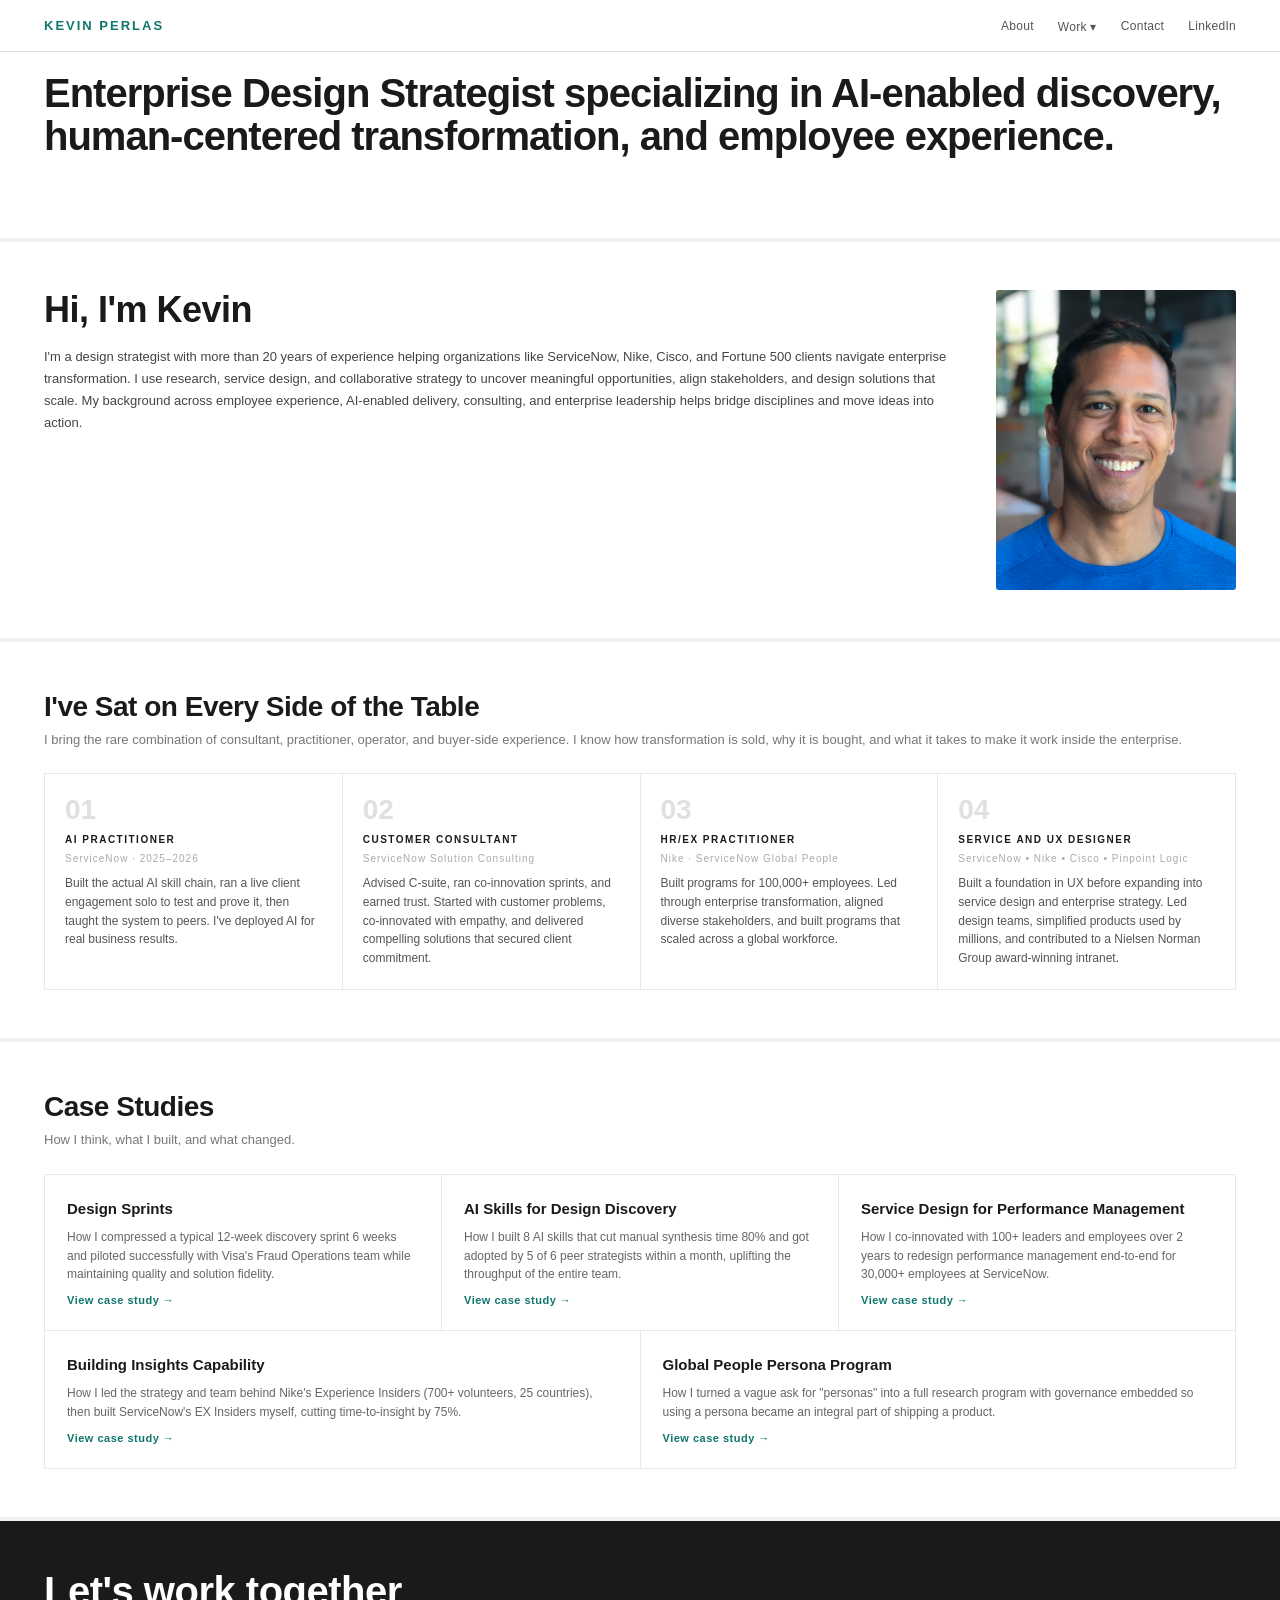
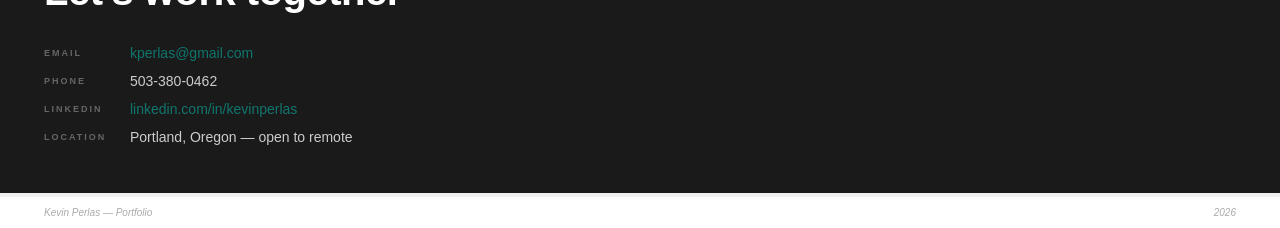
==== index.html @ 199df92e "column fix Fixed "what changed" style so it wraps better on mobile" ====
<!DOCTYPE html>
<html lang="en">
<head>
<meta charset="UTF-8">
<meta name="viewport" content="width=device-width, initial-scale=1.0">
<title>Kevin Perlas — Design Strategist</title>
<style>
  * { margin: 0; padding: 0; box-sizing: border-box; }

  body {
    font-family: Arial, sans-serif;
    background: #f0f0f0;
    color: #1a1a1a;
  }

  /* ============ NAV ============ */
  .site-nav {
    position: sticky;
    top: 0;
    z-index: 100;
    display: flex;
    align-items: center;
    justify-content: space-between;
    padding: 0 44px;
    height: 52px;
    background: white;
    border-bottom: 1px solid #e0e0e0;
  }
  .nav-logo {
    font-size: 13px;
    font-weight: 600;
    letter-spacing: 2px;
    text-transform: uppercase;
    color: #0F766E;
    text-decoration: none;
  }
  .nav-links {
    display: flex;
    align-items: center;
    gap: 24px;
  }
  .nav-links > a {
    font-size: 12px;
    color: #555;
    text-decoration: none;
    letter-spacing: 0.3px;
  }
  .nav-links > a:hover { color: #1a1a1a; }
  .nav-dropdown { position: relative; }
  .nav-dropdown-btn {
    font-size: 12px;
    color: #555;
    background: none;
    border: none;
    cursor: pointer;
    font-family: Arial, sans-serif;
    letter-spacing: 0.3px;
    padding: 0;
  }
  .nav-dropdown-btn:hover { color: #1a1a1a; }
  .nav-dropdown-menu {
    display: none;
    position: absolute;
    top: 100%;
    right: 0;
    background: white;
    border: 1px solid #e0e0e0;
    border-radius: 4px;
    min-width: 300px;
    box-shadow: 0 4px 12px rgba(0,0,0,0.08);
    padding-top: 12px;
    padding-bottom: 6px;
    z-index: 200;
  }
  .nav-dropdown:hover .nav-dropdown-menu { display: block; }
  .nav-dropdown-menu a {
    display: block;
    padding: 9px 16px;
    font-size: 12px;
    color: #333;
    text-decoration: none;
    border-bottom: 1px solid #f0f0f0;
  }
  .nav-dropdown-menu a:last-child { border-bottom: none; }
  .nav-dropdown-menu a:hover { background: #f7f7f7; color: #0F766E; }
  .nav-edit {
    font-size: 11px;
    padding: 5px 12px;
    border: 1px solid #ccc;
    border-radius: 4px;
    background: white;
    color: #333;
    cursor: pointer;
    font-family: Arial, sans-serif;
  }
  .nav-edit:hover { background: #f5f5f5; }
  .nav-edit.edit-active { background: #2563eb; color: white; border-color: #2563eb; }
  .nav-save {
    font-size: 11px;
    padding: 5px 12px;
    border: 1px solid #1a1a1a;
    border-radius: 4px;
    background: #1a1a1a;
    color: white;
    cursor: pointer;
    font-family: Arial, sans-serif;
    display: none;
  }
  .nav-save:hover { background: #333; }

  /* EDIT HINT BANNER */
  .edit-hint-banner {
    display: none;
    font-size: 11px;
    color: #2563eb;
    font-style: italic;
    text-align: center;
    padding: 8px;
    background: #eff6ff;
    border-bottom: 1px solid #bfdbfe;
  }
  body.edit-mode-on .edit-hint-banner { display: block; }

  /* EDIT MODE */
  [contenteditable="true"] {
    outline: 2px dashed #2563eb;
    border-radius: 2px;
    padding: 2px 4px;
    cursor: text;
    min-width: 20px;
    display: inline-block;
  }
  [contenteditable="true"]:focus { outline: 2px solid #2563eb; background: #eff6ff; }

  /* ============ SECTIONS ============ */
  .section {
    background: white;
    margin-bottom: 4px;
    padding: 48px 44px;
  }

  /* ============ HERO ============ */
  .hero {
    background: white;
    margin-bottom: 4px;
    padding: 20px 44px 44px;
    /* border-bottom: 1px solid #1a1a1a; */
    display: flex;
    flex-direction: column;
    justify-content: space-between;
  }
  .hero-title {
    font-size: 40px;
    font-weight: 700;
    color: #1a1a1a;
    line-height: 1.08;
    letter-spacing: -1px;
    margin-bottom: 36px;
  }
  .hero-actions {
    display: flex;
    gap: 10px;
    margin-bottom: 28px;
  }
  .btn-primary {
    padding: 10px 22px;
    background: #1a1a1a;
    color: white;
    border: none;
    border-radius: 4px;
    font-size: 13px;
    cursor: pointer;
    font-family: Arial, sans-serif;
    text-decoration: none;
    display: inline-block;
  }
  .btn-primary:hover { background: #333; }
  .btn-secondary {
    padding: 10px 22px;
    background: white;
    color: #1a1a1a;
    border: 1px solid #ccc;
    border-radius: 4px;
    font-size: 13px;
    cursor: pointer;
    font-family: Arial, sans-serif;
    text-decoration: none;
    display: inline-block;
  }
  .btn-secondary:hover { background: #f5f5f5; }
  .hero-meta {
    display: flex;
    gap: 32px;
    font-size: 11px;
    color: #aaa;
    letter-spacing: 1px;
    text-transform: uppercase;
  }
  .hero-meta span { color: #555; font-weight: 600; }

  /* ============ ABOUT ============ */
  .about-grid {
    display: grid;
    grid-template-columns: 1fr 240px;
    gap: 44px;
    align-items: start;
  }
  .about-greeting {
    font-size: 36px;
    font-weight: 700;
    color: #1a1a1a;
    line-height: 1.1;
    letter-spacing: -0.5px;
    margin-bottom: 16px;
  }
  .about-bio {
    font-size: 13px;
    color: #444;
    line-height: 1.7;
  }
  .about-photo {
    width: 240px;
    height: 300px;
    border-radius: 3px;
    overflow: hidden;
    background: #e8e8e8;
  }
  .about-photo img {
    width: 100%;
    height: 100%;
    object-fit: cover;
    object-position: center top;
    display: block;
  }
  /* mobile-only duplicate photo, hidden on desktop so desktop layout is untouched */
  .about-photo-mobile {
    display: none;
  }

  /* ============ BACKGROUND ============ */
  .section-headline {
    font-size: 28px;
    font-weight: 700;
    color: #1a1a1a;
    letter-spacing: -0.5px;
    line-height: 1.2;
    margin-bottom: 6px;
  }
  .section-sub {
    font-size: 13px;
    color: #777;
    margin-bottom: 24px;
    line-height: 1.5;
  }
  .lanes-grid {
    display: grid;
    grid-template-columns: repeat(4, 1fr);
    gap: 1px;
    background: #e8e8e8;
    border: 1px solid #e8e8e8;
  }
  .lane {
    background: white;
    padding: 22px 20px;
  }
  .lane-number {
    font-size: 28px;
    font-weight: 700;
    color: #e0e0e0;
    line-height: 1;
    margin-bottom: 10px;
  }
  .lane-title {
    font-size: 10px;
    font-weight: 700;
    letter-spacing: 1.5px;
    text-transform: uppercase;
    color: #1a1a1a;
    margin-bottom: 8px;
  }
  .lane-years {
    font-size: 10px;
    color: #aaa;
    letter-spacing: 1px;
    margin-bottom: 10px;
  }
  .lane-desc {
    font-size: 12px;
    color: #555;
    line-height: 1.55;
  }

  /* ============ CASE STUDIES ============ */
  .cases-grid {
    display: grid;
    grid-template-columns: repeat(6, 1fr);
    gap: 1px;
    background: #e8e8e8;
    border: 1px solid #e8e8e8;
    margin-top: 24px;
  }
  .case-card {
    background: white;
    padding: 24px 22px;
    display: flex;
    flex-direction: column;
    gap: 10px;
    text-decoration: none;
  }
  .case-card:hover { background: #fafafa; }
  .case-card.top { grid-column: span 2; }
  .case-card.bottom { grid-column: span 3; }
  .case-title {
    font-size: 15px;
    font-weight: 700;
    color: #1a1a1a;
    line-height: 1.3;
  }
  .case-desc {
    font-size: 12px;
    color: #666;
    line-height: 1.55;
    flex: 1;
  }
  .case-link {
    font-size: 11px;
    font-weight: 600;
    color: #0F766E;
    letter-spacing: 0.5px;
  }

  /* ============ CONTACT ============ */
  .contact-section {
    background: #1a1a1a;
    padding: 48px 44px;
    margin-bottom: 4px;
  }
  .contact-headline {
    font-size: 40px;
    font-weight: 700;
    color: white;
    letter-spacing: -0.5px;
    line-height: 1.1;
    margin-bottom: 32px;
  }
  .contact-items {
    display: flex;
    flex-direction: column;
    gap: 12px;
  }
  .contact-row {
    display: flex;
    align-items: center;
    gap: 14px;
  }
  .contact-label {
    font-size: 9px;
    font-weight: 700;
    letter-spacing: 2px;
    text-transform: uppercase;
    color: #666;
    width: 72px;
    flex-shrink: 0;
  }
  .contact-value {
    font-size: 14px;
    color: #ccc;
  }
  .contact-value a { color: #0F766E; text-decoration: none; }
  .contact-value a:hover { color: #5BBFB8; }

  /* ============ FOOTER ============ */
  .portfolio-footer {
    background: white;
    padding: 10px 44px;
    display: flex;
    justify-content: space-between;
    font-size: 10px;
    color: #aaa;
    font-style: italic;
  }
  
  /* ============ MOBILE ============ */
@media (max-width: 800px) {
  .about-grid {
    grid-template-columns: 1fr;
  }
  .about-photo-desktop {
    display: none;
  }
  .about-photo-mobile {
    display: block;
    width: 100%;
    max-width: 240px;
    margin: 20px auto;
  }
  .lanes-grid {
    grid-template-columns: 1fr;
  }
  .cases-grid {
    grid-template-columns: 1fr;
  }
  .case-card.top,
  .case-card.bottom {
    grid-column: span 1;
  }
  .nav-dropdown-menu {
    left: 0px;
}
  .zone-outcome {
    grid-template-columns: 1fr;
  }
  .move-artifact {
    padding: 10px;
  }
}

</style>
</head>
<body>

<nav class="site-nav">
  <a class="nav-logo" href="index.html">Kevin Perlas</a>
  <div class="nav-links">
    <a href="#about">About</a>
    <div class="nav-dropdown">
      <button class="nav-dropdown-btn">Work &#9662;</button>
      <div class="nav-dropdown-menu">
        <a href="kevin_perlas_case_study_design_sprints.html">Design Sprints</a>
        <a href="kevin_perlas_case_study_ai_skills.html">AI Skills for Design Discovery</a>
        <a href="kevin_perlas_case_study_perf_mgmt.html">Service Design for Performance Management</a>
        <a href="kevin_perlas_case_study_insights_capability.html">Building Insights Capability</a>
        <a href="kevin_perlas_case_study_persona_program.html">Global People Persona Program</a>
      </div>
    </div>
    <a href="#contact">Contact</a>
    <a href="https://linkedin.com/in/kevinperlas" target="_blank">LinkedIn</a>
  </div>
</nav>

<!-- ============ HERO ============ -->
<section class="hero" id="home">
  <div class="hero-title" id="e-cover-title">Enterprise Design Strategist specializing in AI-enabled discovery, human-centered transformation, and employee experience.</div>
</section>

<!-- ============ ABOUT ============ -->
<section class="section" id="about">
  <div class="about-grid">
    <div>
      <div class="about-greeting" id="e-about-greeting">Hi, I'm Kevin</div>
      <div class="about-photo about-photo-mobile">
        <img src="Assets/kevin_headshot.jpeg" alt="Kevin Perlas">
      </div>
      <div class="about-bio" id="e-about-bio">I'm a design strategist with more than 20 years of experience helping organizations like ServiceNow, Nike, Cisco, and Fortune 500 clients navigate enterprise transformation. I use research, service design, and collaborative strategy to uncover meaningful opportunities, align stakeholders, and design solutions that scale. My background across employee experience, AI-enabled delivery, consulting, and enterprise leadership helps bridge disciplines and move ideas into action.</div>
    </div>
    <div class="about-photo about-photo-desktop">
      <img src="Assets/kevin_headshot.jpeg" alt="Kevin Perlas">
    </div>
  </div>
</section>

<!-- ============ BACKGROUND ============ -->
<section class="section">
  <div class="section-headline" id="e-bg-headline">I've Sat on Every Side of the Table</div>
  <div class="section-sub" id="e-bg-sub">I bring the rare combination of consultant, practitioner, operator, and buyer-side experience. I know how transformation is sold, why it is bought, and what it takes to make it work inside the enterprise.</div>
  <div class="lanes-grid">
    <div class="lane">
      <div class="lane-number">01</div>
      <div class="lane-title" id="e-l1-title">AI PRACTITIONER</div>
      <div class="lane-years" id="e-l1-years">ServiceNow · 2025–2026</div>
      <div class="lane-desc" id="e-l1-desc">Built the actual AI skill chain, ran a live client engagement solo to test and prove it, then taught the system to peers. I've deployed AI for real business results.</div>
    </div>
    <div class="lane">
      <div class="lane-number">02</div>
      <div class="lane-title" id="e-l2-title">CUSTOMER Consultant</div>
      <div class="lane-years" id="e-l2-years">ServiceNow Solution Consulting</div>
      <div class="lane-desc" id="e-l2-desc">Advised C-suite, ran co-innovation sprints, and earned trust. Started with customer problems, co-innovated with empathy, and delivered compelling solutions that secured client commitment.</div>
    </div>
    <div class="lane">
      <div class="lane-number">03</div>
      <div class="lane-title" id="e-l3-title">HR/EX PRACTITIONER</div>
      <div class="lane-years" id="e-l3-years">Nike · ServiceNow Global People</div>
      <div class="lane-desc" id="e-l3-desc">Built programs for 100,000+ employees. Led through enterprise transformation, aligned diverse stakeholders, and built programs that scaled across a global workforce.</div>
    </div>
    <div class="lane">
      <div class="lane-number">04</div>
      <div class="lane-title" id="e-l4-title">SERVICE AND UX DESIGNER</div>
      <div class="lane-years" id="e-l4-years">ServiceNow • Nike • Cisco • Pinpoint Logic</div>
      <div class="lane-desc" id="e-l4-desc">Built a foundation in UX before expanding into service design and enterprise strategy. Led design teams, simplified products used by millions, and contributed to a Nielsen Norman Group award-winning intranet.</div>
    </div>
  </div>
</section>

<!-- ============ CASE STUDIES ============ -->
<section class="section" id="work">
  <div class="section-headline" id="e-cases-headline">Case Studies</div>
  <div class="section-sub" id="e-cases-sub">How I think, what I built, and what changed.</div>
  <div class="cases-grid">

    <a class="case-card top" href="kevin_perlas_case_study_design_sprints.html">
      <div class="case-title" id="e-cs1-title">Design Sprints</div>
      <div class="case-desc" id="e-cs1-desc">How I compressed a typical 12-week discovery sprint 6 weeks and piloted successfully with Visa's Fraud Operations team while maintaining quality and solution fidelity.</div>
      <div class="case-link">View case study →</div>
    </a>

    <a class="case-card top" href="kevin_perlas_case_study_ai_skills.html">
      <div class="case-title" id="e-cs2-title">AI Skills for Design Discovery</div>
      <div class="case-desc" id="e-cs2-desc">How I built 8 AI skills that cut manual synthesis time 80% and got adopted by 5 of 6 peer strategists within a month, uplifting the throughput of the entire team.</div>
      <div class="case-link">View case study →</div>
    </a>

    <a class="case-card top" href="kevin_perlas_case_study_perf_mgmt.html">
      <div class="case-title" id="e-cs3-title">Service Design for Performance Management</div>
      <div class="case-desc" id="e-cs3-desc">How I co-innovated with 100+ leaders and employees over 2 years to redesign performance management end-to-end for 30,000+ employees at ServiceNow.</div>
      <div class="case-link">View case study →</div>
    </a>

    <a class="case-card bottom" href="kevin_perlas_case_study_insights_capability.html">
      <div class="case-title" id="e-cs4-title">Building Insights Capability</div>
      <div class="case-desc" id="e-cs4-desc">How I led the strategy and team behind Nike's Experience Insiders (700+ volunteers, 25 countries), then built ServiceNow's EX Insiders myself, cutting time-to-insight by 75%.</div>
      <div class="case-link">View case study →</div>
    </a>

    <a class="case-card bottom" href="kevin_perlas_case_study_persona_program.html">
      <div class="case-title" id="e-cs5-title">Global People Persona Program</div>
      <div class="case-desc" id="e-cs5-desc">How I turned a vague ask for "personas" into a full research program with governance embedded so using a persona became an integral part of shipping a product.</div>
      <div class="case-link">View case study →</div>
    </a>

  </div>
</section>

<!-- ============ CONTACT ============ -->
<section class="contact-section" id="contact">
  <div class="contact-headline" id="e-contact-headline">Let's work together</div>
  <div class="contact-items">
    <div class="contact-row">
      <div class="contact-label">Email</div>
      <div class="contact-value"><a href="mailto:kperlas@gmail.com" id="e-contact-email">kperlas@gmail.com</a></div>
    </div>
    <div class="contact-row">
      <div class="contact-label">Phone</div>
      <div class="contact-value" id="e-contact-phone">503-380-0462</div>
    </div>
    <div class="contact-row">
      <div class="contact-label">LinkedIn</div>
      <div class="contact-value"><a href="https://linkedin.com/in/kevinperlas" target="_blank" id="e-contact-li">linkedin.com/in/kevinperlas</a></div>
    </div>
    <div class="contact-row">
      <div class="contact-label">Location</div>
      <div class="contact-value" id="e-contact-loc">Portland, Oregon — open to remote</div>
    </div>
  </div>
</section>

<footer class="portfolio-footer">
  <span>Kevin Perlas — Portfolio</span>
  <span id="e-footer-year">2026</span>
</footer>

<script>
const EDITABLE_IDS = [
  'e-cover-title','e-cover-c1','e-cover-c2','e-cover-c3',
  'e-about-greeting','e-about-bio',
  'e-bg-headline','e-bg-sub',
  'e-l1-title','e-l1-years','e-l1-desc',
  'e-l2-title','e-l2-years','e-l2-desc',
  'e-l3-title','e-l3-years','e-l3-desc',
  'e-l4-title','e-l4-years','e-l4-desc',
  'e-cases-headline','e-cases-sub',
  'e-cs1-title','e-cs1-desc',
  'e-cs2-title','e-cs2-desc',
  'e-cs3-title','e-cs3-desc',
  'e-cs4-title','e-cs4-desc',
  'e-cs5-title','e-cs5-desc',
  'e-contact-headline','e-contact-email','e-contact-phone','e-contact-li','e-contact-loc',
  'e-footer-year'
];

let editMode = false;

function toggleEdit() {
  editMode = !editMode;
  const btn = document.getElementById('btn-edit');
  const saveBtn = document.getElementById('btn-save');
  if (editMode) {
    btn.textContent = '✓ Done Editing';
    btn.classList.add('edit-active');
    saveBtn.style.display = 'inline-block';
    document.body.classList.add('edit-mode-on');
    EDITABLE_IDS.forEach(id => {
      const el = document.getElementById(id);
      if (el) el.contentEditable = 'true';
    });
  } else {
    btn.textContent = '✎ Edit';
    btn.classList.remove('edit-active');
    saveBtn.style.display = 'none';
    document.body.classList.remove('edit-mode-on');
    EDITABLE_IDS.forEach(id => {
      const el = document.getElementById(id);
      if (el) el.contentEditable = 'false';
    });
  }
}

function saveHTML() {
  const clone = document.documentElement.cloneNode(true);
  clone.querySelectorAll('[contenteditable]').forEach(el => el.removeAttribute('contenteditable'));
  const editBtn = clone.querySelector('#btn-edit');
  if (editBtn) { editBtn.textContent = '✎ Edit'; editBtn.classList.remove('edit-active'); }
  const saveBtn = clone.querySelector('#btn-save');
  if (saveBtn) saveBtn.style.display = 'none';
  clone.querySelector('body').classList.remove('edit-mode-on');
  const html = '<!DOCTYPE html>\n' + clone.outerHTML;
  const blob = new Blob([html], { type: 'text/html' });
  const url = URL.createObjectURL(blob);
  const a = document.createElement('a');
  a.href = url;
  a.download = 'index.html';
  a.click();
  URL.revokeObjectURL(url);
}
</script>

</body>
</html>
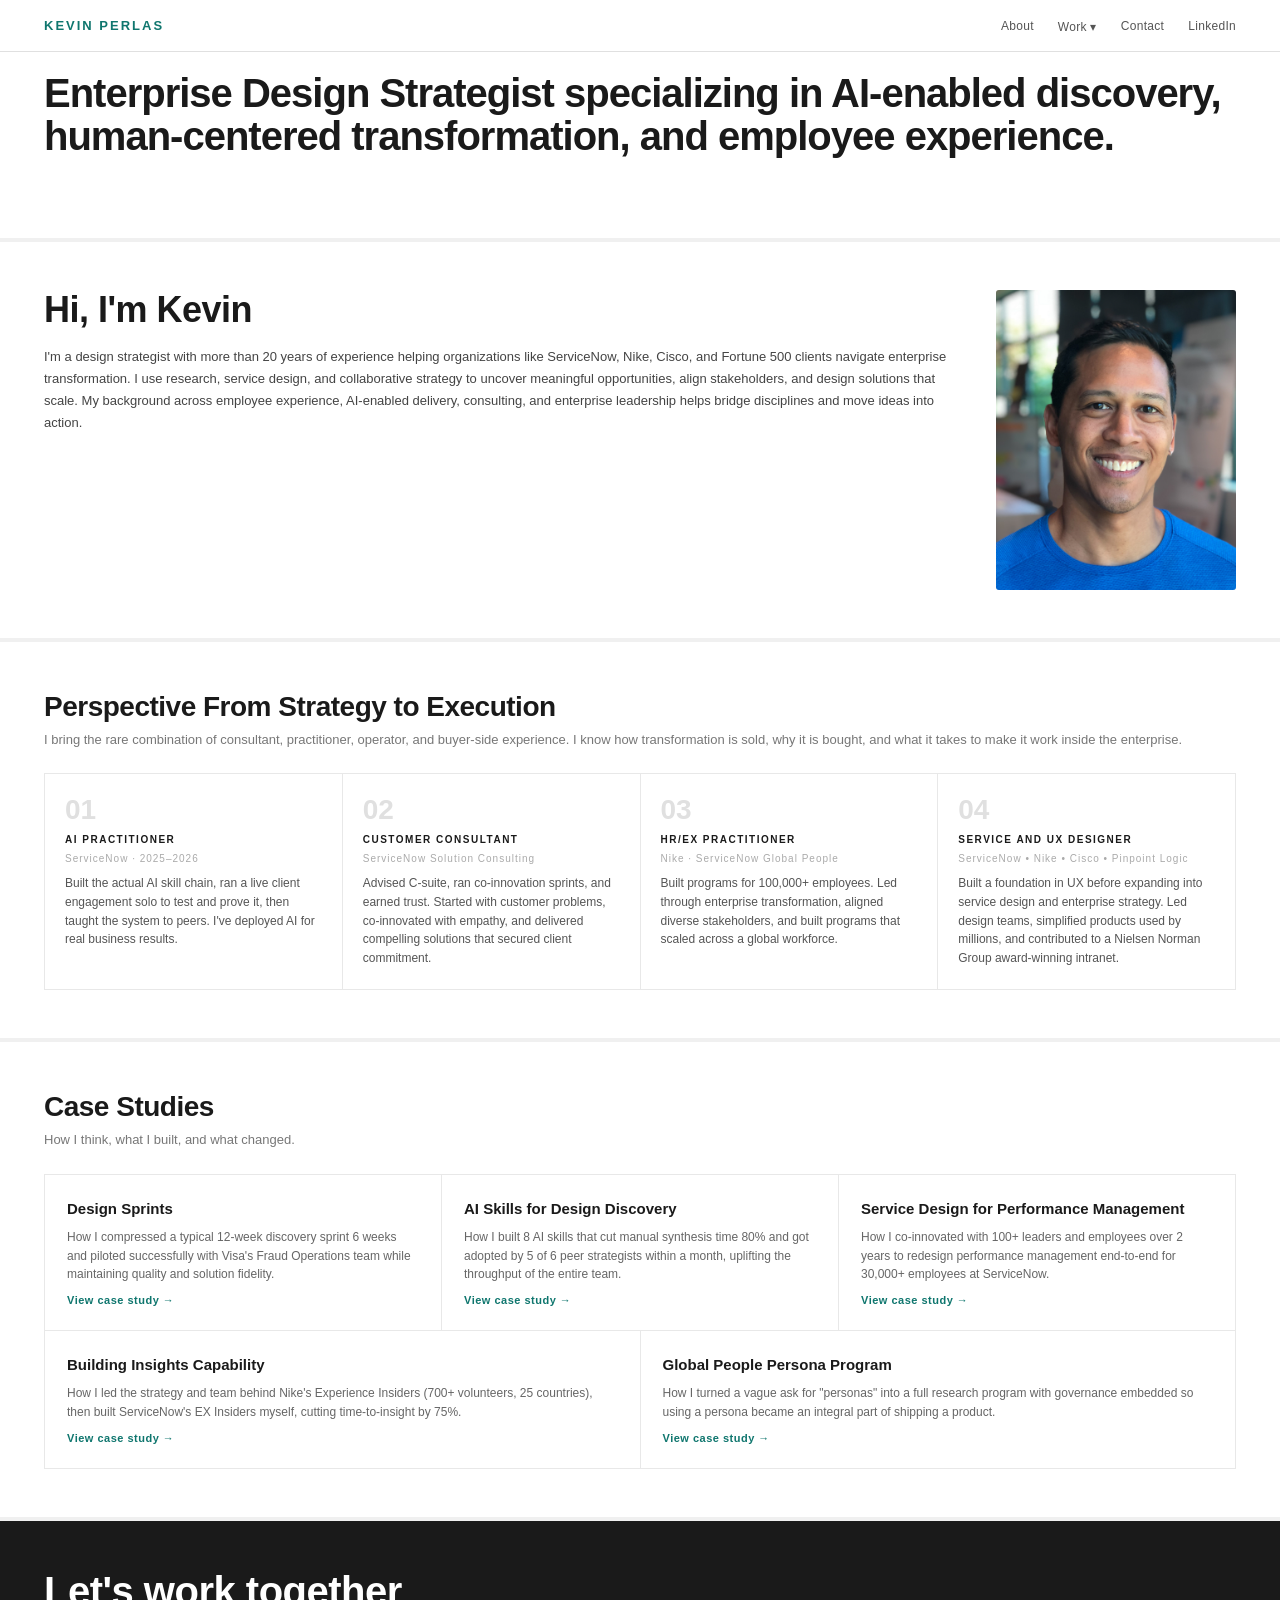
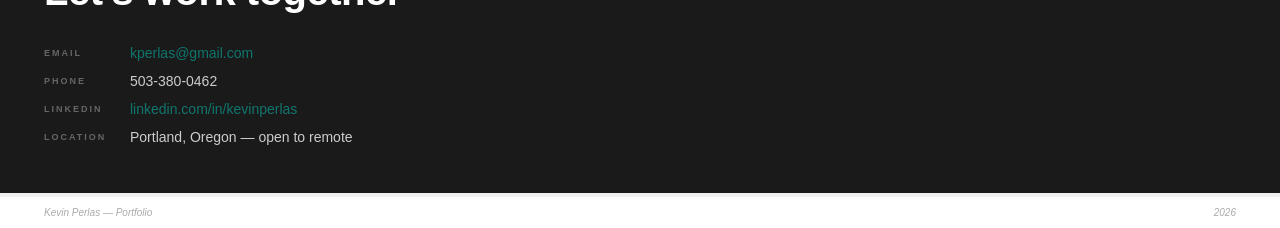
==== commit 636e67a5: "Replated section header From "I've sat on every side of the table" to "Perspective From Strategy to " ====
--- a/index.html
+++ b/index.html
@@ -461,7 +461,7 @@
 
 <!-- ============ BACKGROUND ============ -->
 <section class="section">
-  <div class="section-headline" id="e-bg-headline">I've Sat on Every Side of the Table</div>
+  <div class="section-headline" id="e-bg-headline">Perspective From Strategy to Execution</div>
   <div class="section-sub" id="e-bg-sub">I bring the rare combination of consultant, practitioner, operator, and buyer-side experience. I know how transformation is sold, why it is bought, and what it takes to make it work inside the enterprise.</div>
   <div class="lanes-grid">
     <div class="lane">
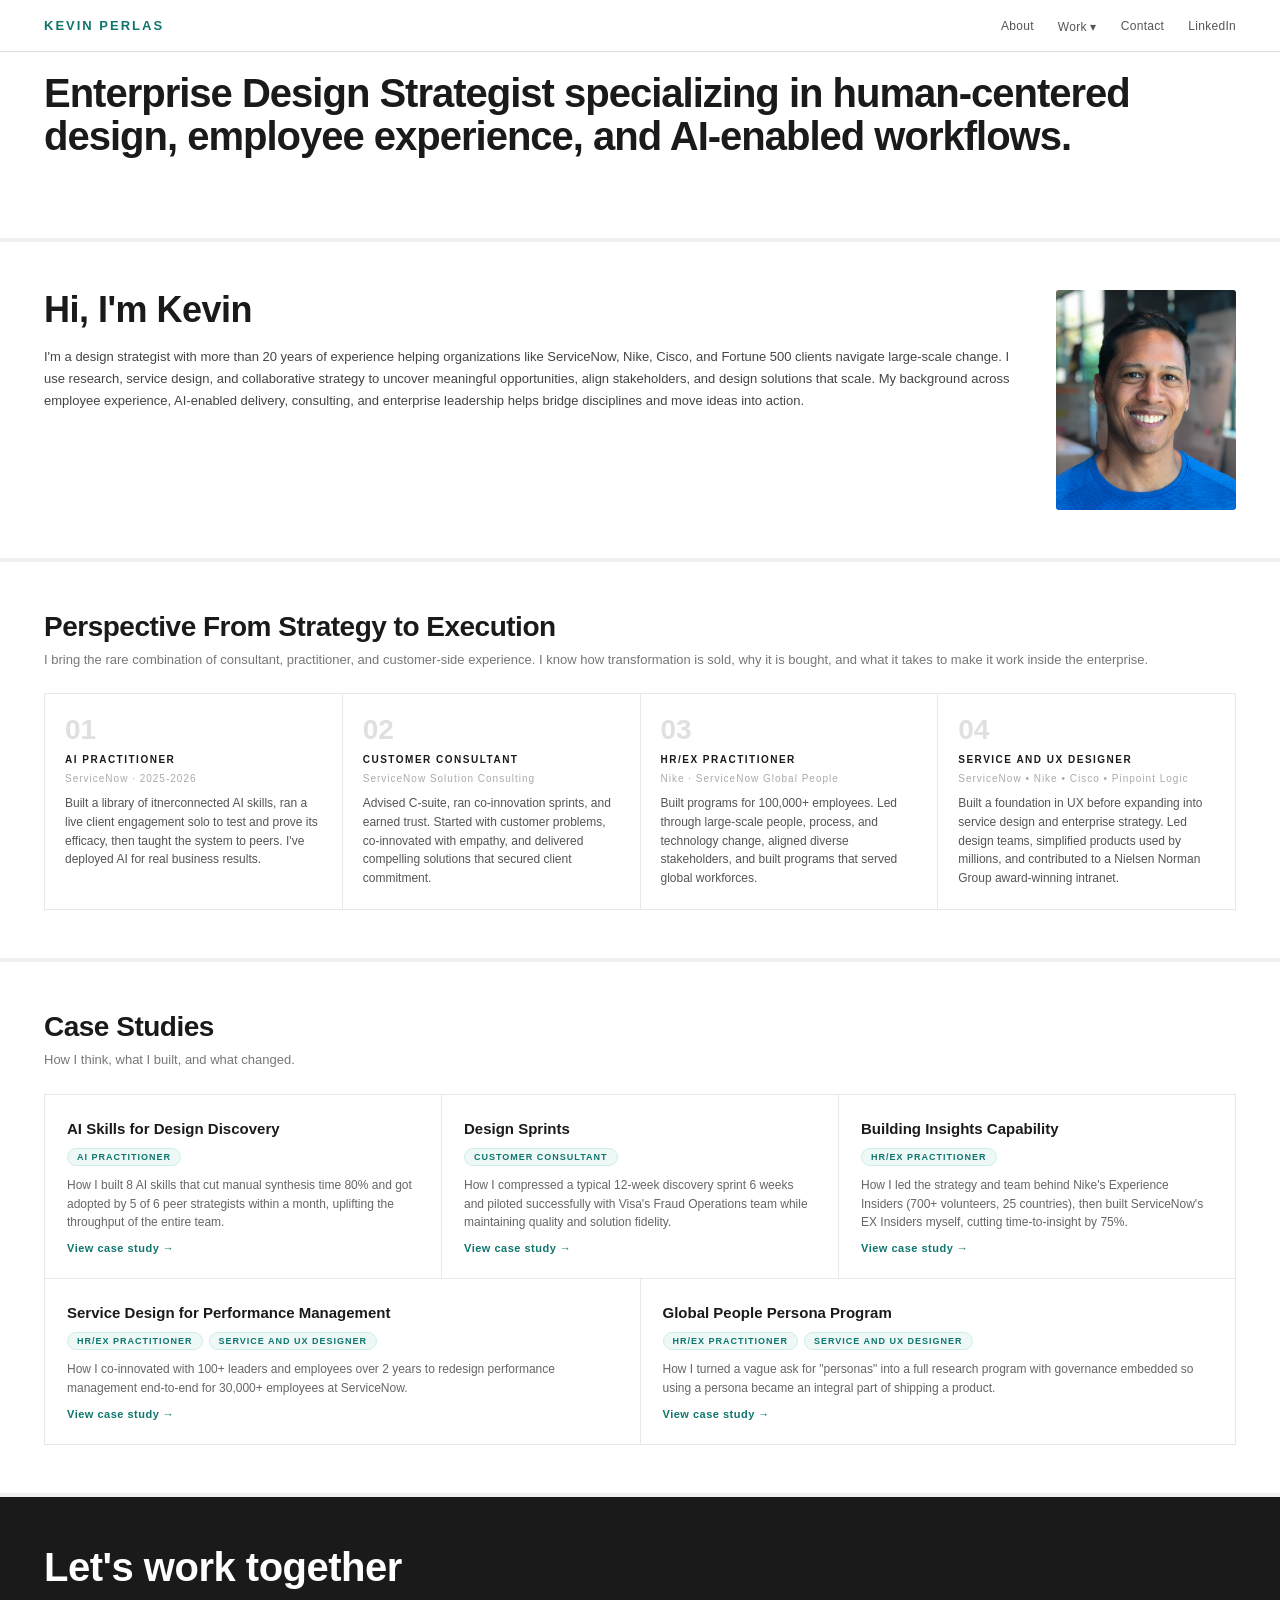
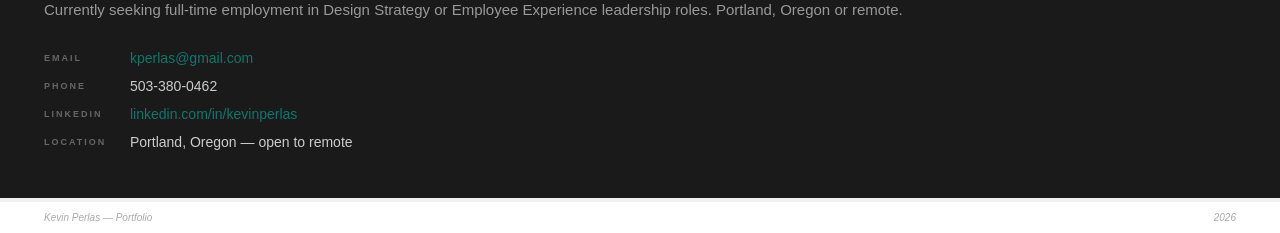
==== commit a47ee3e9: "Applied Scott's suggestions "seeking" contact line and index edits" ====
--- a/index.html
+++ b/index.html
@@ -201,7 +201,7 @@
   /* ============ ABOUT ============ */
   .about-grid {
     display: grid;
-    grid-template-columns: 1fr 240px;
+    grid-template-columns: 1fr 180px;
     gap: 44px;
     align-items: start;
   }
@@ -235,6 +235,14 @@
   /* mobile-only duplicate photo, hidden on desktop so desktop layout is untouched */
   .about-photo-mobile {
     display: none;
+  }
+  /* desktop photo sized down from the shared 240x300 .about-photo default so the
+     grid row (which sizes to the tallest column) isn't forced taller than the
+     bio text, which was leaving a large gap before the next section. Mobile
+     uses .about-photo-mobile above and is unaffected by this override. */
+  .about-photo.about-photo-desktop {
+    width: 180px;
+    height: 220px;
   }
 
   /* ============ BACKGROUND ============ */
@@ -328,6 +336,23 @@
     color: #0F766E;
     letter-spacing: 0.5px;
   }
+  .case-tags {
+    display: flex;
+    flex-wrap: wrap;
+    gap: 6px;
+  }
+  .case-tag {
+    font-size: 9px;
+    font-weight: 700;
+    letter-spacing: 1px;
+    text-transform: uppercase;
+    color: #0F766E;
+    background: #EEF8F7;
+    border: 1px solid #CDEEEA;
+    border-radius: 20px;
+    padding: 3px 9px;
+    white-space: nowrap;
+  }
 
   /* ============ CONTACT ============ */
   .contact-section {
@@ -341,6 +366,11 @@
     color: white;
     letter-spacing: -0.5px;
     line-height: 1.1;
+    margin-bottom: 12px;
+  }
+  .contact-subhead {
+    font-size: 15px;
+    color: #999;
     margin-bottom: 32px;
   }
   .contact-items {
@@ -426,10 +456,10 @@
     <div class="nav-dropdown">
       <button class="nav-dropdown-btn">Work &#9662;</button>
       <div class="nav-dropdown-menu">
+        <a href="kevin_perlas_case_study_ai_skills.html">AI Skills for Design Discovery</a>
         <a href="kevin_perlas_case_study_design_sprints.html">Design Sprints</a>
-        <a href="kevin_perlas_case_study_ai_skills.html">AI Skills for Design Discovery</a>
+        <a href="kevin_perlas_case_study_insights_capability.html">Building Insights Capability</a>
         <a href="kevin_perlas_case_study_perf_mgmt.html">Service Design for Performance Management</a>
-        <a href="kevin_perlas_case_study_insights_capability.html">Building Insights Capability</a>
         <a href="kevin_perlas_case_study_persona_program.html">Global People Persona Program</a>
       </div>
     </div>
@@ -440,7 +470,7 @@
 
 <!-- ============ HERO ============ -->
 <section class="hero" id="home">
-  <div class="hero-title" id="e-cover-title">Enterprise Design Strategist specializing in AI-enabled discovery, human-centered transformation, and employee experience.</div>
+  <div class="hero-title" id="e-cover-title">Enterprise Design Strategist specializing in human-centered design, employee experience, and AI-enabled workflows.</div>
 </section>
 
 <!-- ============ ABOUT ============ -->
@@ -451,7 +481,7 @@
       <div class="about-photo about-photo-mobile">
         <img src="Assets/kevin_headshot.jpeg" alt="Kevin Perlas">
       </div>
-      <div class="about-bio" id="e-about-bio">I'm a design strategist with more than 20 years of experience helping organizations like ServiceNow, Nike, Cisco, and Fortune 500 clients navigate enterprise transformation. I use research, service design, and collaborative strategy to uncover meaningful opportunities, align stakeholders, and design solutions that scale. My background across employee experience, AI-enabled delivery, consulting, and enterprise leadership helps bridge disciplines and move ideas into action.</div>
+      <div class="about-bio" id="e-about-bio">I'm a design strategist with more than 20 years of experience helping organizations like ServiceNow, Nike, Cisco, and Fortune 500 clients navigate large-scale change. I use research, service design, and collaborative strategy to uncover meaningful opportunities, align stakeholders, and design solutions that scale. My background across employee experience, AI-enabled delivery, consulting, and enterprise leadership helps bridge disciplines and move ideas into action.</div>
     </div>
     <div class="about-photo about-photo-desktop">
       <img src="Assets/kevin_headshot.jpeg" alt="Kevin Perlas">
@@ -462,13 +492,13 @@
 <!-- ============ BACKGROUND ============ -->
 <section class="section">
   <div class="section-headline" id="e-bg-headline">Perspective From Strategy to Execution</div>
-  <div class="section-sub" id="e-bg-sub">I bring the rare combination of consultant, practitioner, operator, and buyer-side experience. I know how transformation is sold, why it is bought, and what it takes to make it work inside the enterprise.</div>
+  <div class="section-sub" id="e-bg-sub">I bring the rare combination of consultant, practitioner, and customer-side experience. I know how transformation is sold, why it is bought, and what it takes to make it work inside the enterprise.</div>
   <div class="lanes-grid">
     <div class="lane">
       <div class="lane-number">01</div>
       <div class="lane-title" id="e-l1-title">AI PRACTITIONER</div>
-      <div class="lane-years" id="e-l1-years">ServiceNow · 2025–2026</div>
-      <div class="lane-desc" id="e-l1-desc">Built the actual AI skill chain, ran a live client engagement solo to test and prove it, then taught the system to peers. I've deployed AI for real business results.</div>
+      <div class="lane-years" id="e-l1-years">ServiceNow · 2025-2026</div>
+      <div class="lane-desc" id="e-l1-desc">Built a library of itnerconnected AI skills, ran a live client engagement solo to test and prove its efficacy, then taught the system to peers. I've deployed AI for real business results.</div>
     </div>
     <div class="lane">
       <div class="lane-number">02</div>
@@ -480,7 +510,7 @@
       <div class="lane-number">03</div>
       <div class="lane-title" id="e-l3-title">HR/EX PRACTITIONER</div>
       <div class="lane-years" id="e-l3-years">Nike · ServiceNow Global People</div>
-      <div class="lane-desc" id="e-l3-desc">Built programs for 100,000+ employees. Led through enterprise transformation, aligned diverse stakeholders, and built programs that scaled across a global workforce.</div>
+      <div class="lane-desc" id="e-l3-desc">Built programs for 100,000+ employees. Led through large-scale people, process, and technology change, aligned diverse stakeholders, and built programs that served global workforces.</div>
     </div>
     <div class="lane">
       <div class="lane-number">04</div>
@@ -497,32 +527,37 @@
   <div class="section-sub" id="e-cases-sub">How I think, what I built, and what changed.</div>
   <div class="cases-grid">
 
+    <a class="case-card top" href="kevin_perlas_case_study_ai_skills.html">
+      <div class="case-title" id="e-cs2-title">AI Skills for Design Discovery</div>
+      <div class="case-tags"><span class="case-tag">AI Practitioner</span></div>
+      <div class="case-desc" id="e-cs2-desc">How I built 8 AI skills that cut manual synthesis time 80% and got adopted by 5 of 6 peer strategists within a month, uplifting the throughput of the entire team.</div>
+      <div class="case-link">View case study →</div>
+    </a>
+
     <a class="case-card top" href="kevin_perlas_case_study_design_sprints.html">
       <div class="case-title" id="e-cs1-title">Design Sprints</div>
+      <div class="case-tags"><span class="case-tag">Customer Consultant</span></div>
       <div class="case-desc" id="e-cs1-desc">How I compressed a typical 12-week discovery sprint 6 weeks and piloted successfully with Visa's Fraud Operations team while maintaining quality and solution fidelity.</div>
       <div class="case-link">View case study →</div>
     </a>
 
-    <a class="case-card top" href="kevin_perlas_case_study_ai_skills.html">
-      <div class="case-title" id="e-cs2-title">AI Skills for Design Discovery</div>
-      <div class="case-desc" id="e-cs2-desc">How I built 8 AI skills that cut manual synthesis time 80% and got adopted by 5 of 6 peer strategists within a month, uplifting the throughput of the entire team.</div>
+    <a class="case-card top" href="kevin_perlas_case_study_insights_capability.html">
+      <div class="case-title" id="e-cs4-title">Building Insights Capability</div>
+      <div class="case-tags"><span class="case-tag">HR/EX Practitioner</span></div>
+      <div class="case-desc" id="e-cs4-desc">How I led the strategy and team behind Nike's Experience Insiders (700+ volunteers, 25 countries), then built ServiceNow's EX Insiders myself, cutting time-to-insight by 75%.</div>
       <div class="case-link">View case study →</div>
     </a>
 
-    <a class="case-card top" href="kevin_perlas_case_study_perf_mgmt.html">
+    <a class="case-card bottom" href="kevin_perlas_case_study_perf_mgmt.html">
       <div class="case-title" id="e-cs3-title">Service Design for Performance Management</div>
+      <div class="case-tags"><span class="case-tag">HR/EX Practitioner</span><span class="case-tag">Service and UX Designer</span></div>
       <div class="case-desc" id="e-cs3-desc">How I co-innovated with 100+ leaders and employees over 2 years to redesign performance management end-to-end for 30,000+ employees at ServiceNow.</div>
       <div class="case-link">View case study →</div>
     </a>
 
-    <a class="case-card bottom" href="kevin_perlas_case_study_insights_capability.html">
-      <div class="case-title" id="e-cs4-title">Building Insights Capability</div>
-      <div class="case-desc" id="e-cs4-desc">How I led the strategy and team behind Nike's Experience Insiders (700+ volunteers, 25 countries), then built ServiceNow's EX Insiders myself, cutting time-to-insight by 75%.</div>
-      <div class="case-link">View case study →</div>
-    </a>
-
     <a class="case-card bottom" href="kevin_perlas_case_study_persona_program.html">
       <div class="case-title" id="e-cs5-title">Global People Persona Program</div>
+      <div class="case-tags"><span class="case-tag">HR/EX Practitioner</span><span class="case-tag">Service and UX Designer</span></div>
       <div class="case-desc" id="e-cs5-desc">How I turned a vague ask for "personas" into a full research program with governance embedded so using a persona became an integral part of shipping a product.</div>
       <div class="case-link">View case study →</div>
     </a>
@@ -533,6 +568,7 @@
 <!-- ============ CONTACT ============ -->
 <section class="contact-section" id="contact">
   <div class="contact-headline" id="e-contact-headline">Let's work together</div>
+  <div class="contact-subhead" id="e-contact-subhead">Currently seeking full-time employment in Design Strategy or Employee Experience leadership roles. Portland, Oregon or remote.</div>
   <div class="contact-items">
     <div class="contact-row">
       <div class="contact-label">Email</div>
@@ -573,7 +609,7 @@
   'e-cs3-title','e-cs3-desc',
   'e-cs4-title','e-cs4-desc',
   'e-cs5-title','e-cs5-desc',
-  'e-contact-headline','e-contact-email','e-contact-phone','e-contact-li','e-contact-loc',
+  'e-contact-headline','e-contact-subhead','e-contact-email','e-contact-phone','e-contact-li','e-contact-loc',
   'e-footer-year'
 ];
 
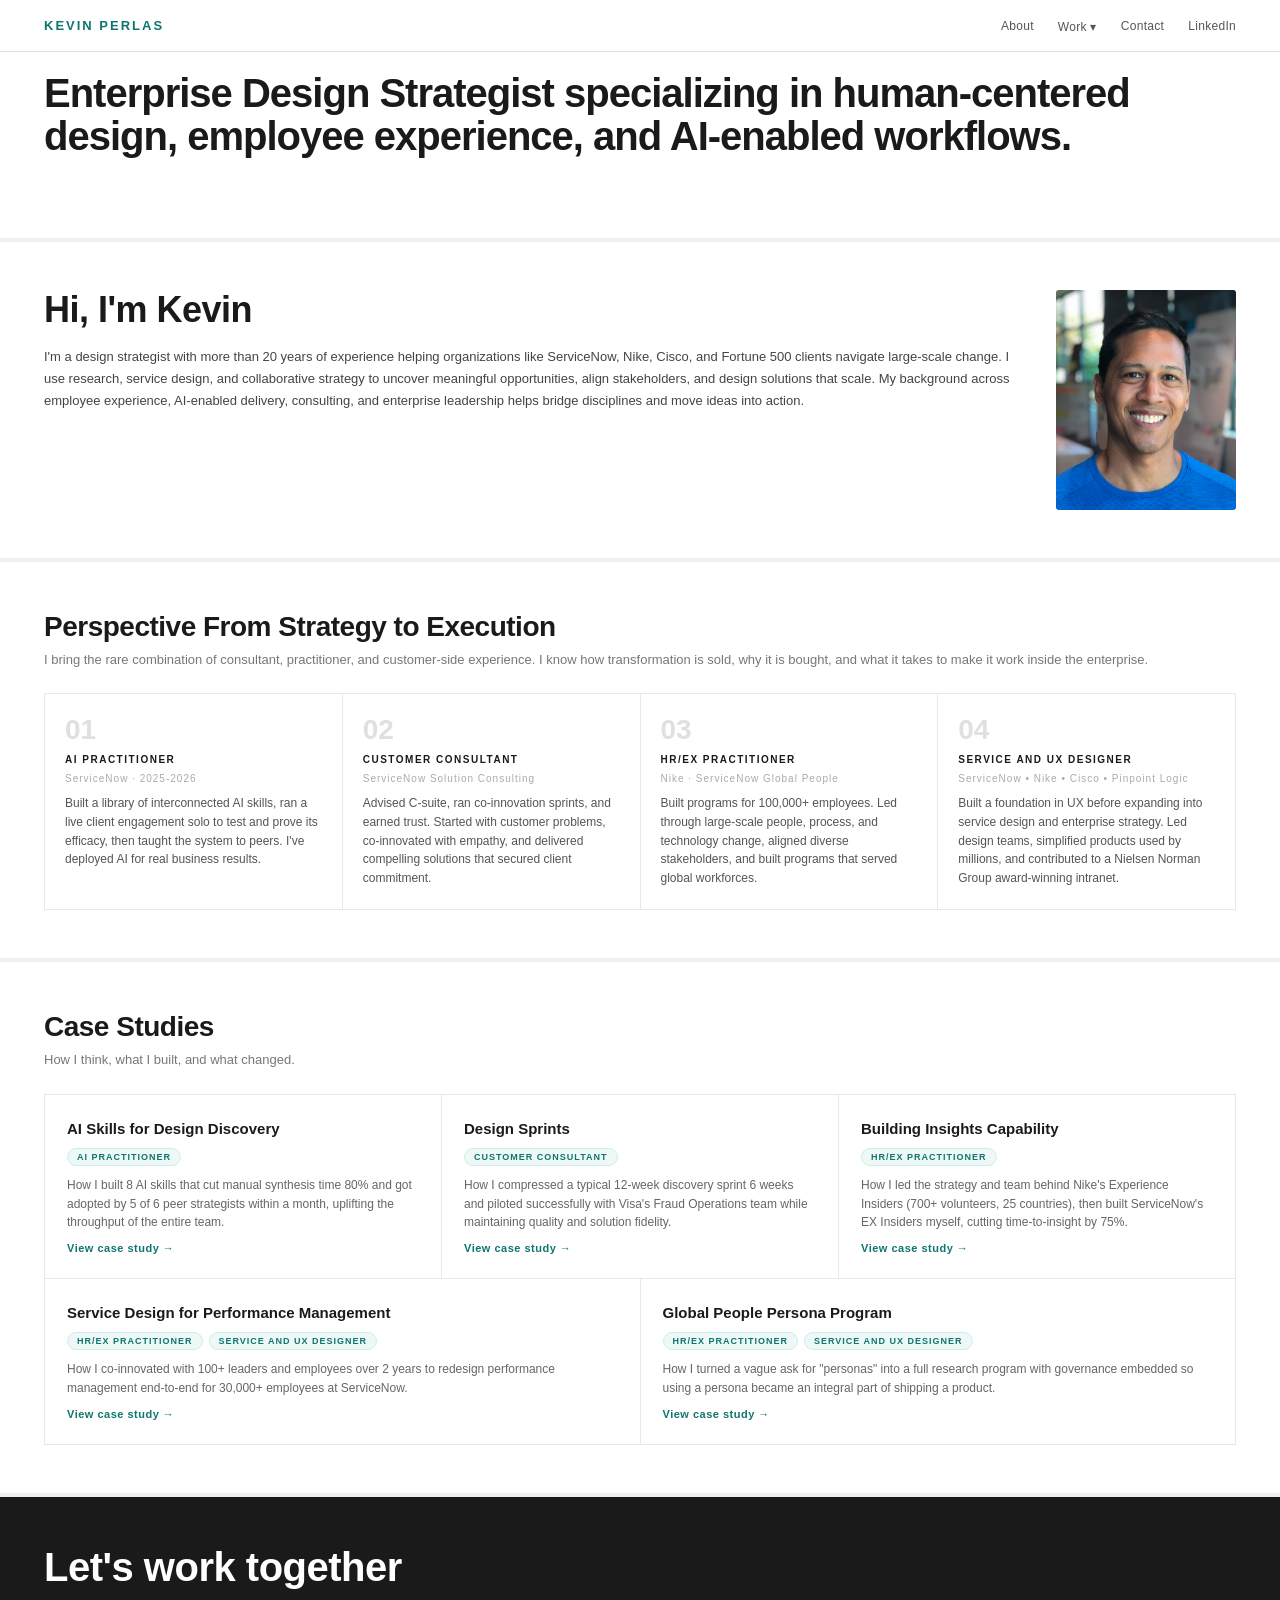
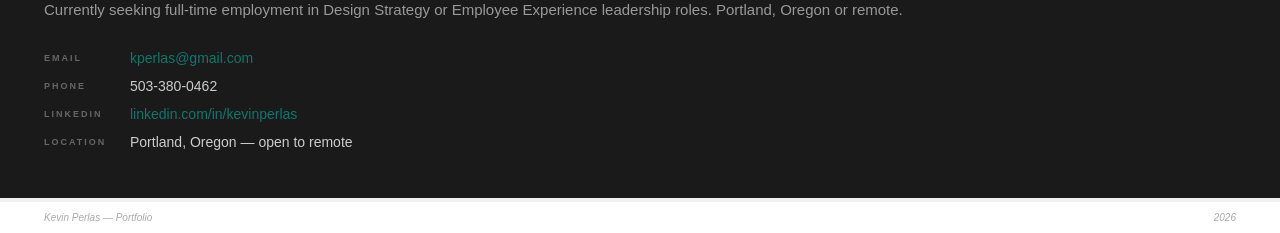
==== commit ab475f22: "typo interconnected" ====
--- a/index.html
+++ b/index.html
@@ -498,7 +498,7 @@
       <div class="lane-number">01</div>
       <div class="lane-title" id="e-l1-title">AI PRACTITIONER</div>
       <div class="lane-years" id="e-l1-years">ServiceNow · 2025-2026</div>
-      <div class="lane-desc" id="e-l1-desc">Built a library of itnerconnected AI skills, ran a live client engagement solo to test and prove its efficacy, then taught the system to peers. I've deployed AI for real business results.</div>
+      <div class="lane-desc" id="e-l1-desc">Built a library of interconnected AI skills, ran a live client engagement solo to test and prove its efficacy, then taught the system to peers. I've deployed AI for real business results.</div>
     </div>
     <div class="lane">
       <div class="lane-number">02</div>
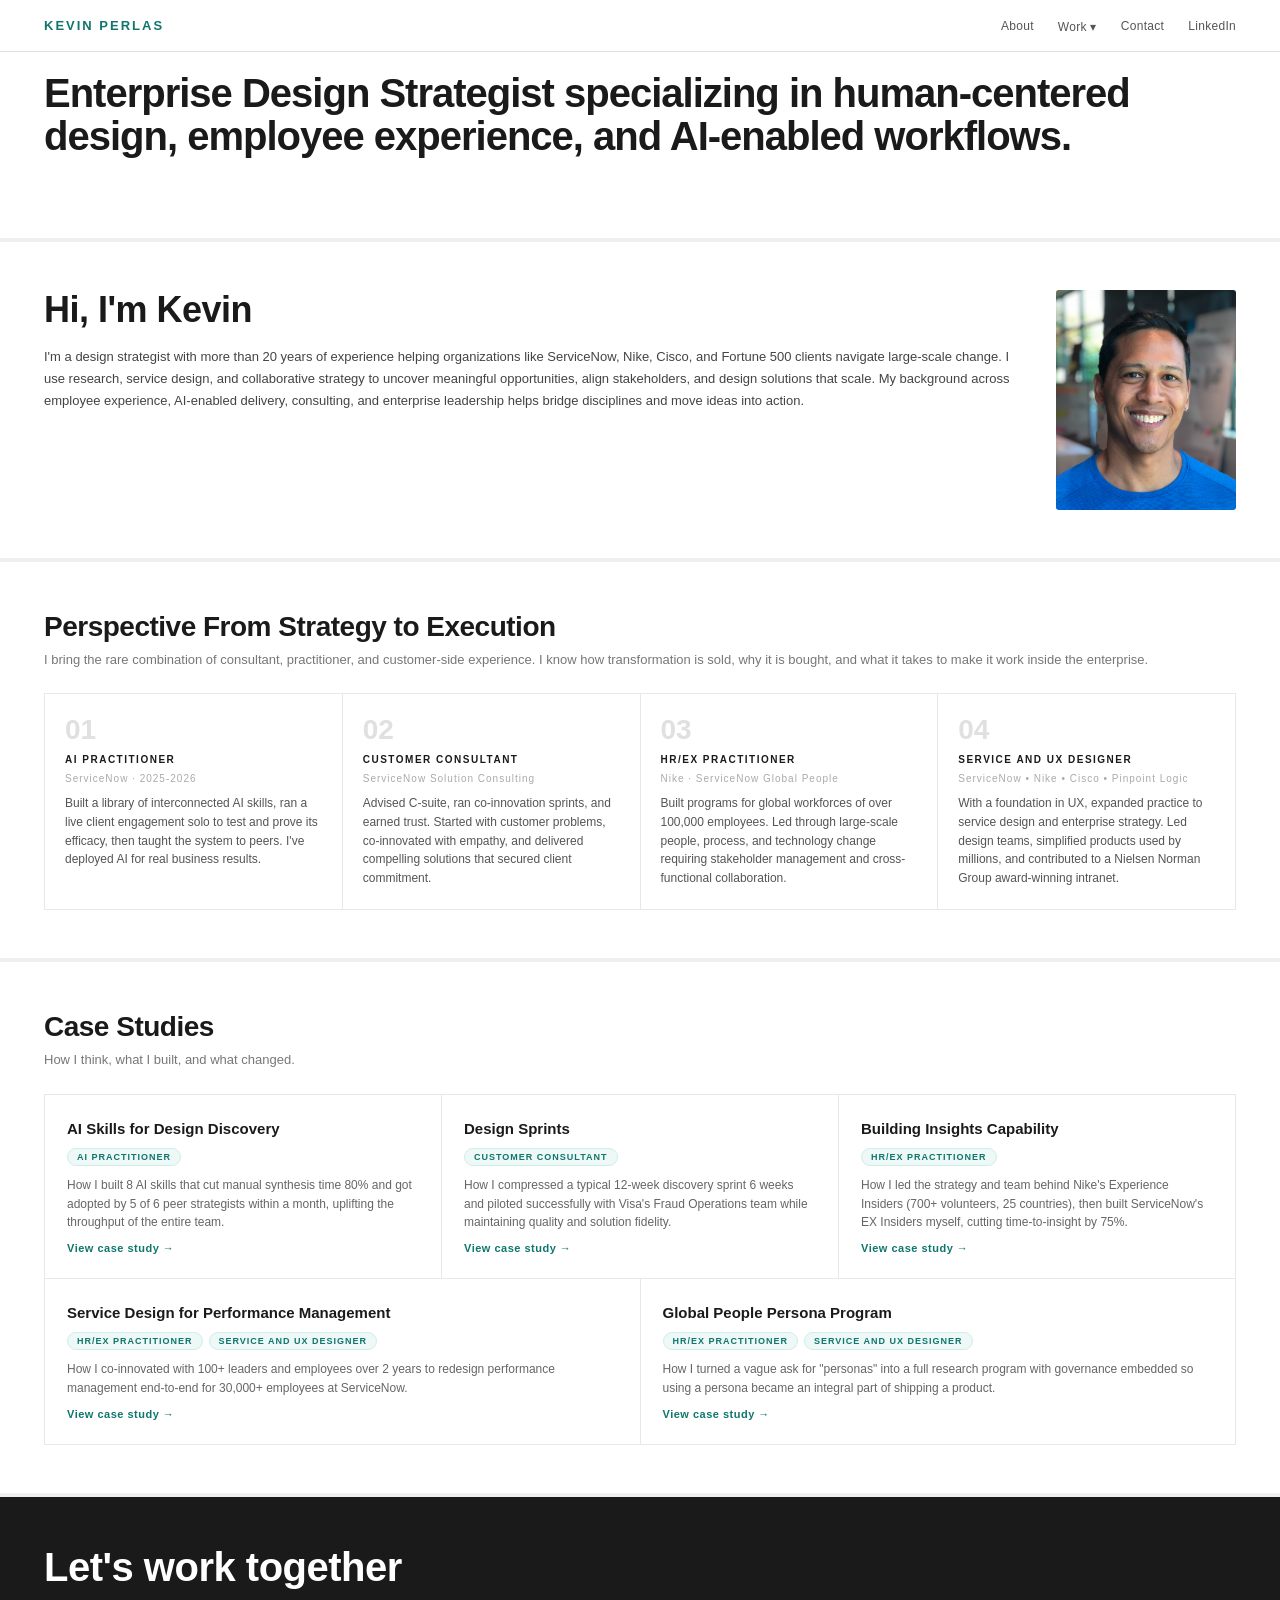
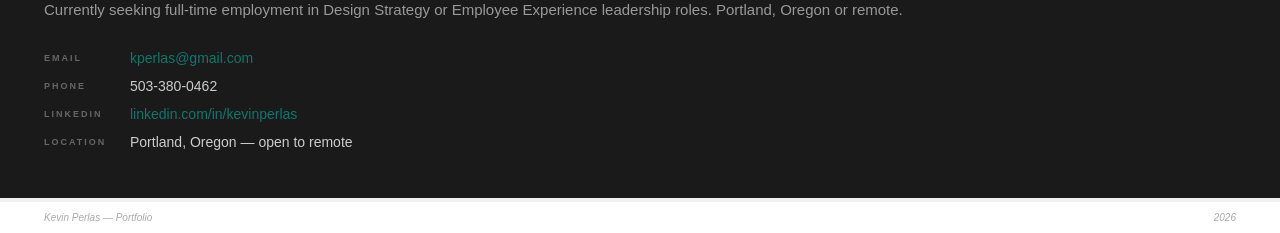
==== commit 6b99fbd0: "perspective edits" ====
--- a/index.html
+++ b/index.html
@@ -510,13 +510,13 @@
       <div class="lane-number">03</div>
       <div class="lane-title" id="e-l3-title">HR/EX PRACTITIONER</div>
       <div class="lane-years" id="e-l3-years">Nike · ServiceNow Global People</div>
-      <div class="lane-desc" id="e-l3-desc">Built programs for 100,000+ employees. Led through large-scale people, process, and technology change, aligned diverse stakeholders, and built programs that served global workforces.</div>
+      <div class="lane-desc" id="e-l3-desc">Built programs for global workforces of over 100,000 employees. Led through large-scale people, process, and technology change requiring stakeholder management and cross-functional collaboration.</div>
     </div>
     <div class="lane">
       <div class="lane-number">04</div>
       <div class="lane-title" id="e-l4-title">SERVICE AND UX DESIGNER</div>
       <div class="lane-years" id="e-l4-years">ServiceNow • Nike • Cisco • Pinpoint Logic</div>
-      <div class="lane-desc" id="e-l4-desc">Built a foundation in UX before expanding into service design and enterprise strategy. Led design teams, simplified products used by millions, and contributed to a Nielsen Norman Group award-winning intranet.</div>
+      <div class="lane-desc" id="e-l4-desc">With a foundation in UX, expanded practice to service design and enterprise strategy. Led design teams, simplified products used by millions, and contributed to a Nielsen Norman Group award-winning intranet.</div>
     </div>
   </div>
 </section>
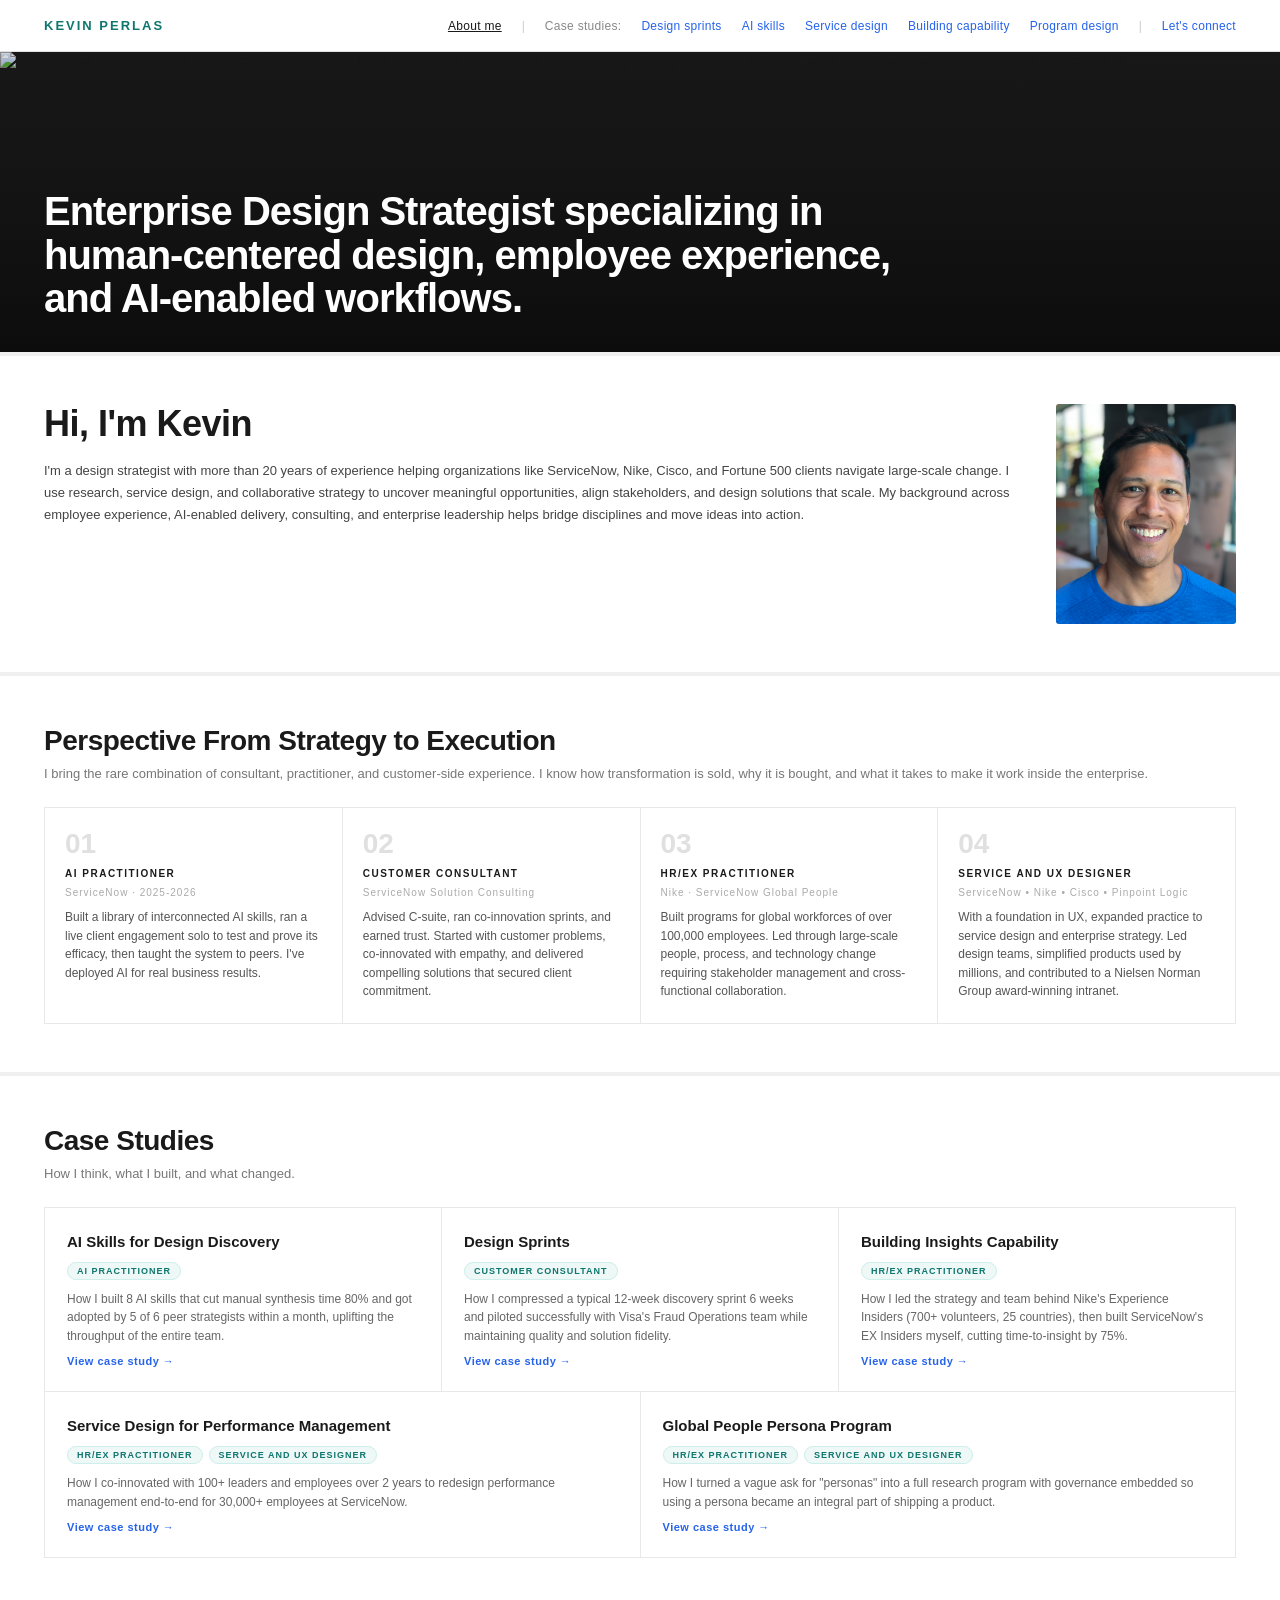
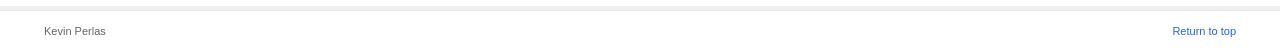
==== commit 86d38e0c: "updated nav and footer" ====
--- a/index.html
+++ b/index.html
@@ -4,6 +4,7 @@
 <meta charset="UTF-8">
 <meta name="viewport" content="width=device-width, initial-scale=1.0">
 <title>Kevin Perlas — Design Strategist</title>
+<link rel="stylesheet" href="styles.css">
 <style>
   * { margin: 0; padding: 0; box-sizing: border-box; }
 
@@ -12,125 +13,6 @@
     background: #f0f0f0;
     color: #1a1a1a;
   }
-
-  /* ============ NAV ============ */
-  .site-nav {
-    position: sticky;
-    top: 0;
-    z-index: 100;
-    display: flex;
-    align-items: center;
-    justify-content: space-between;
-    padding: 0 44px;
-    height: 52px;
-    background: white;
-    border-bottom: 1px solid #e0e0e0;
-  }
-  .nav-logo {
-    font-size: 13px;
-    font-weight: 600;
-    letter-spacing: 2px;
-    text-transform: uppercase;
-    color: #0F766E;
-    text-decoration: none;
-  }
-  .nav-links {
-    display: flex;
-    align-items: center;
-    gap: 24px;
-  }
-  .nav-links > a {
-    font-size: 12px;
-    color: #555;
-    text-decoration: none;
-    letter-spacing: 0.3px;
-  }
-  .nav-links > a:hover { color: #1a1a1a; }
-  .nav-dropdown { position: relative; }
-  .nav-dropdown-btn {
-    font-size: 12px;
-    color: #555;
-    background: none;
-    border: none;
-    cursor: pointer;
-    font-family: Arial, sans-serif;
-    letter-spacing: 0.3px;
-    padding: 0;
-  }
-  .nav-dropdown-btn:hover { color: #1a1a1a; }
-  .nav-dropdown-menu {
-    display: none;
-    position: absolute;
-    top: 100%;
-    right: 0;
-    background: white;
-    border: 1px solid #e0e0e0;
-    border-radius: 4px;
-    min-width: 300px;
-    box-shadow: 0 4px 12px rgba(0,0,0,0.08);
-    padding-top: 12px;
-    padding-bottom: 6px;
-    z-index: 200;
-  }
-  .nav-dropdown:hover .nav-dropdown-menu { display: block; }
-  .nav-dropdown-menu a {
-    display: block;
-    padding: 9px 16px;
-    font-size: 12px;
-    color: #333;
-    text-decoration: none;
-    border-bottom: 1px solid #f0f0f0;
-  }
-  .nav-dropdown-menu a:last-child { border-bottom: none; }
-  .nav-dropdown-menu a:hover { background: #f7f7f7; color: #0F766E; }
-  .nav-edit {
-    font-size: 11px;
-    padding: 5px 12px;
-    border: 1px solid #ccc;
-    border-radius: 4px;
-    background: white;
-    color: #333;
-    cursor: pointer;
-    font-family: Arial, sans-serif;
-  }
-  .nav-edit:hover { background: #f5f5f5; }
-  .nav-edit.edit-active { background: #2563eb; color: white; border-color: #2563eb; }
-  .nav-save {
-    font-size: 11px;
-    padding: 5px 12px;
-    border: 1px solid #1a1a1a;
-    border-radius: 4px;
-    background: #1a1a1a;
-    color: white;
-    cursor: pointer;
-    font-family: Arial, sans-serif;
-    display: none;
-  }
-  .nav-save:hover { background: #333; }
-
-  /* EDIT HINT BANNER */
-  .edit-hint-banner {
-    display: none;
-    font-size: 11px;
-    color: #2563eb;
-    font-style: italic;
-    text-align: center;
-    padding: 8px;
-    background: #eff6ff;
-    border-bottom: 1px solid #bfdbfe;
-  }
-  body.edit-mode-on .edit-hint-banner { display: block; }
-
-  /* EDIT MODE */
-  [contenteditable="true"] {
-    outline: 2px dashed #2563eb;
-    border-radius: 2px;
-    padding: 2px 4px;
-    cursor: text;
-    min-width: 20px;
-    display: inline-block;
-  }
-  [contenteditable="true"]:focus { outline: 2px solid #2563eb; background: #eff6ff; }
 
   /* ============ SECTIONS ============ */
   .section {
@@ -141,21 +23,43 @@
 
   /* ============ HERO ============ */
   .hero {
-    background: white;
+    position: relative;
+    width: 100%;
+    aspect-ratio: 16 / 7;
+    max-height: 300px;
+    overflow: hidden;
+    background: #1a1a1a;
     margin-bottom: 4px;
-    padding: 20px 44px 44px;
-    /* border-bottom: 1px solid #1a1a1a; */
+  }
+  .hero-image {
+    position: absolute;
+    inset: 0;
+    width: 100%;
+    height: 100%;
+    object-fit: cover;
+    object-position: center 40%;
+    display: block;
+  }
+  .hero-overlay {
+    position: absolute;
+    inset: 0;
+    background: linear-gradient(180deg, rgba(10,10,10,0.15) 0%, rgba(10,10,10,0.45) 55%, rgba(10,10,10,0.85) 100%);
+  }
+  .hero-content {
+    position: absolute;
+    inset: 0;
     display: flex;
     flex-direction: column;
-    justify-content: space-between;
+    justify-content: flex-end;
+    padding: 28px 44px 32px;
   }
   .hero-title {
     font-size: 40px;
     font-weight: 700;
-    color: #1a1a1a;
+    color: white;
     line-height: 1.08;
     letter-spacing: -1px;
-    margin-bottom: 36px;
+    max-width: 900px;
   }
   .hero-actions {
     display: flex;
@@ -333,7 +237,7 @@
   .case-link {
     font-size: 11px;
     font-weight: 600;
-    color: #0F766E;
+    color: var(--blue);
     letter-spacing: 0.5px;
   }
   .case-tags {
@@ -354,64 +258,11 @@
     white-space: nowrap;
   }
 
-  /* ============ CONTACT ============ */
-  .contact-section {
-    background: #1a1a1a;
-    padding: 48px 44px;
-    margin-bottom: 4px;
-  }
-  .contact-headline {
-    font-size: 40px;
-    font-weight: 700;
-    color: white;
-    letter-spacing: -0.5px;
-    line-height: 1.1;
-    margin-bottom: 12px;
-  }
-  .contact-subhead {
-    font-size: 15px;
-    color: #999;
-    margin-bottom: 32px;
-  }
-  .contact-items {
-    display: flex;
-    flex-direction: column;
-    gap: 12px;
-  }
-  .contact-row {
-    display: flex;
-    align-items: center;
-    gap: 14px;
-  }
-  .contact-label {
-    font-size: 9px;
-    font-weight: 700;
-    letter-spacing: 2px;
-    text-transform: uppercase;
-    color: #666;
-    width: 72px;
-    flex-shrink: 0;
-  }
-  .contact-value {
-    font-size: 14px;
-    color: #ccc;
-  }
-  .contact-value a { color: #0F766E; text-decoration: none; }
-  .contact-value a:hover { color: #5BBFB8; }
-
-  /* ============ FOOTER ============ */
-  .portfolio-footer {
-    background: white;
-    padding: 10px 44px;
-    display: flex;
-    justify-content: space-between;
-    font-size: 10px;
-    color: #aaa;
-    font-style: italic;
-  }
-  
   /* ============ MOBILE ============ */
 @media (max-width: 800px) {
+  .hero-content {
+    padding: 18px 20px 20px;
+  }
   .about-grid {
     grid-template-columns: 1fr;
   }
@@ -434,9 +285,6 @@
   .case-card.bottom {
     grid-column: span 1;
   }
-  .nav-dropdown-menu {
-    left: 0px;
-}
   .zone-outcome {
     grid-template-columns: 1fr;
   }
@@ -451,26 +299,43 @@
 
 <nav class="site-nav">
   <a class="nav-logo" href="index.html">Kevin Perlas</a>
-  <div class="nav-links">
-    <a href="#about">About</a>
+  <div class="nav-links-wide">
+    <span class="nav-active">About me</span>
+    <span class="nav-sep">|</span>
+    <span class="nav-case-label">Case studies:</span>
+    <a class="nav-link" href="kevin_perlas_case_study_design_sprints.html" aria-label="Navigate to Design Sprints case study">Design sprints</a>
+    <a class="nav-link" href="kevin_perlas_case_study_ai_skills.html" aria-label="Navigate to AI Skills for Design Discovery case study">AI skills</a>
+    <a class="nav-link" href="kevin_perlas_case_study_perf_mgmt.html" aria-label="Navigate to Service Design for Performance Management case study">Service design</a>
+    <a class="nav-link" href="kevin_perlas_case_study_insights_capability.html" aria-label="Navigate to Building Insights Capability case study">Building capability</a>
+    <a class="nav-link" href="kevin_perlas_case_study_persona_program.html" aria-label="Navigate to Global People Persona Program case study">Program design</a>
+    <span class="nav-sep">|</span>
+    <a class="nav-link" href="kevin_perlas_lets_connect.html">Let's connect</a>
+  </div>
+  <div class="nav-links-narrow">
+    <span class="nav-active">About me</span>
+    <span class="nav-sep">|</span>
     <div class="nav-dropdown">
-      <button class="nav-dropdown-btn">Work &#9662;</button>
+      <button class="nav-dropdown-btn">Case studies &#9662;</button>
       <div class="nav-dropdown-menu">
-        <a href="kevin_perlas_case_study_ai_skills.html">AI Skills for Design Discovery</a>
-        <a href="kevin_perlas_case_study_design_sprints.html">Design Sprints</a>
-        <a href="kevin_perlas_case_study_insights_capability.html">Building Insights Capability</a>
-        <a href="kevin_perlas_case_study_perf_mgmt.html">Service Design for Performance Management</a>
-        <a href="kevin_perlas_case_study_persona_program.html">Global People Persona Program</a>
+        <a href="kevin_perlas_case_study_design_sprints.html" aria-label="Navigate to Design Sprints case study">Design sprints</a>
+        <a href="kevin_perlas_case_study_ai_skills.html" aria-label="Navigate to AI Skills for Design Discovery case study">AI skills</a>
+        <a href="kevin_perlas_case_study_perf_mgmt.html" aria-label="Navigate to Service Design for Performance Management case study">Service design</a>
+        <a href="kevin_perlas_case_study_insights_capability.html" aria-label="Navigate to Building Insights Capability case study">Building capability</a>
+        <a href="kevin_perlas_case_study_persona_program.html" aria-label="Navigate to Global People Persona Program case study">Program design</a>
       </div>
     </div>
-    <a href="#contact">Contact</a>
-    <a href="https://linkedin.com/in/kevinperlas" target="_blank">LinkedIn</a>
+    <span class="nav-sep">|</span>
+    <a class="nav-link" href="kevin_perlas_lets_connect.html">Let's connect</a>
   </div>
 </nav>
 
 <!-- ============ HERO ============ -->
-<section class="hero" id="home">
-  <div class="hero-title" id="e-cover-title">Enterprise Design Strategist specializing in human-centered design, employee experience, and AI-enabled workflows.</div>
+<section class="hero" id="top">
+  <img class="hero-image" src="Assets/Portland_waterfront.jpeg" alt="Aerial view of Portland's Tom McCall Waterfront Park along the Willamette River during cherry blossom season, with the downtown skyline in the background">
+  <div class="hero-overlay"></div>
+  <div class="hero-content">
+    <div class="hero-title" id="e-cover-title">Enterprise Design Strategist specializing in human-centered design, employee experience, and AI-enabled workflows.</div>
+  </div>
 </section>
 
 <!-- ============ ABOUT ============ -->
@@ -565,99 +430,10 @@
   </div>
 </section>
 
-<!-- ============ CONTACT ============ -->
-<section class="contact-section" id="contact">
-  <div class="contact-headline" id="e-contact-headline">Let's work together</div>
-  <div class="contact-subhead" id="e-contact-subhead">Currently seeking full-time employment in Design Strategy or Employee Experience leadership roles. Portland, Oregon or remote.</div>
-  <div class="contact-items">
-    <div class="contact-row">
-      <div class="contact-label">Email</div>
-      <div class="contact-value"><a href="mailto:kperlas@gmail.com" id="e-contact-email">kperlas@gmail.com</a></div>
-    </div>
-    <div class="contact-row">
-      <div class="contact-label">Phone</div>
-      <div class="contact-value" id="e-contact-phone">503-380-0462</div>
-    </div>
-    <div class="contact-row">
-      <div class="contact-label">LinkedIn</div>
-      <div class="contact-value"><a href="https://linkedin.com/in/kevinperlas" target="_blank" id="e-contact-li">linkedin.com/in/kevinperlas</a></div>
-    </div>
-    <div class="contact-row">
-      <div class="contact-label">Location</div>
-      <div class="contact-value" id="e-contact-loc">Portland, Oregon — open to remote</div>
-    </div>
-  </div>
-</section>
-
 <footer class="portfolio-footer">
-  <span>Kevin Perlas — Portfolio</span>
-  <span id="e-footer-year">2026</span>
+  <span>Kevin Perlas</span>
+  <a class="footer-top-link" href="#top">Return to top</a>
 </footer>
-
-<script>
-const EDITABLE_IDS = [
-  'e-cover-title','e-cover-c1','e-cover-c2','e-cover-c3',
-  'e-about-greeting','e-about-bio',
-  'e-bg-headline','e-bg-sub',
-  'e-l1-title','e-l1-years','e-l1-desc',
-  'e-l2-title','e-l2-years','e-l2-desc',
-  'e-l3-title','e-l3-years','e-l3-desc',
-  'e-l4-title','e-l4-years','e-l4-desc',
-  'e-cases-headline','e-cases-sub',
-  'e-cs1-title','e-cs1-desc',
-  'e-cs2-title','e-cs2-desc',
-  'e-cs3-title','e-cs3-desc',
-  'e-cs4-title','e-cs4-desc',
-  'e-cs5-title','e-cs5-desc',
-  'e-contact-headline','e-contact-subhead','e-contact-email','e-contact-phone','e-contact-li','e-contact-loc',
-  'e-footer-year'
-];
-
-let editMode = false;
-
-function toggleEdit() {
-  editMode = !editMode;
-  const btn = document.getElementById('btn-edit');
-  const saveBtn = document.getElementById('btn-save');
-  if (editMode) {
-    btn.textContent = '✓ Done Editing';
-    btn.classList.add('edit-active');
-    saveBtn.style.display = 'inline-block';
-    document.body.classList.add('edit-mode-on');
-    EDITABLE_IDS.forEach(id => {
-      const el = document.getElementById(id);
-      if (el) el.contentEditable = 'true';
-    });
-  } else {
-    btn.textContent = '✎ Edit';
-    btn.classList.remove('edit-active');
-    saveBtn.style.display = 'none';
-    document.body.classList.remove('edit-mode-on');
-    EDITABLE_IDS.forEach(id => {
-      const el = document.getElementById(id);
-      if (el) el.contentEditable = 'false';
-    });
-  }
-}
-
-function saveHTML() {
-  const clone = document.documentElement.cloneNode(true);
-  clone.querySelectorAll('[contenteditable]').forEach(el => el.removeAttribute('contenteditable'));
-  const editBtn = clone.querySelector('#btn-edit');
-  if (editBtn) { editBtn.textContent = '✎ Edit'; editBtn.classList.remove('edit-active'); }
-  const saveBtn = clone.querySelector('#btn-save');
-  if (saveBtn) saveBtn.style.display = 'none';
-  clone.querySelector('body').classList.remove('edit-mode-on');
-  const html = '<!DOCTYPE html>\n' + clone.outerHTML;
-  const blob = new Blob([html], { type: 'text/html' });
-  const url = URL.createObjectURL(blob);
-  const a = document.createElement('a');
-  a.href = url;
-  a.download = 'index.html';
-  a.click();
-  URL.revokeObjectURL(url);
-}
-</script>
 
 </body>
 </html>
--- a/styles.css
+++ b/styles.css
@@ -0,0 +1,154 @@
+/* ============================================================
+   Kevin Perlas Portfolio — Shared Styles
+   Nav, footer, and the site color system live here so every
+   page (index + 5 case studies + Let's Connect) stays in sync.
+   Page-specific layout stays in each page's own <style> block.
+   ============================================================ */
+
+:root {
+  --teal: #0F766E;       /* non-linked highlights: metrics, images/frames, badges, brand mark */
+  --blue: #2563EB;       /* all links */
+  --blue-hover: #1D4ED8; /* link hover/active shade */
+  --ink: #1a1a1a;        /* body text / active nav label */
+}
+
+html {
+  scroll-behavior: smooth;
+}
+
+/* ============ NAV ============ */
+.site-nav {
+  position: sticky;
+  top: 0;
+  z-index: 100;
+  display: flex;
+  align-items: center;
+  justify-content: space-between;
+  padding: 0 44px;
+  height: 52px;
+  background: white;
+  border-bottom: 1px solid #e0e0e0;
+  gap: 24px;
+}
+.nav-logo {
+  font-size: 13px;
+  font-weight: 600;
+  letter-spacing: 2px;
+  text-transform: uppercase;
+  color: var(--teal);
+  text-decoration: none;
+  white-space: nowrap;
+}
+
+/* -- shared link + active-label treatment -- */
+.nav-link {
+  font-size: 12px;
+  color: var(--blue);
+  text-decoration: none;
+  letter-spacing: 0.3px;
+  white-space: nowrap;
+}
+.nav-link:hover {
+  text-decoration: underline;
+}
+.nav-active {
+  font-size: 12px;
+  color: var(--ink);
+  text-decoration: underline;
+  letter-spacing: 0.3px;
+  white-space: nowrap;
+  cursor: default;
+}
+.nav-case-label {
+  font-size: 12px;
+  color: #888;
+  letter-spacing: 0.3px;
+  white-space: nowrap;
+}
+.nav-sep {
+  font-size: 12px;
+  color: #ccc;
+}
+
+/* -- wide layout: case study links inline -- */
+.nav-links-wide {
+  display: flex;
+  align-items: center;
+  gap: 20px;
+  flex-wrap: nowrap;
+}
+
+/* -- narrow layout: case studies collapse into a dropdown -- */
+.nav-links-narrow {
+  display: none;
+  align-items: center;
+  gap: 20px;
+}
+.nav-dropdown { position: relative; }
+.nav-dropdown-btn {
+  font-size: 12px;
+  color: var(--blue);
+  background: none;
+  border: none;
+  cursor: pointer;
+  font-family: Arial, sans-serif;
+  letter-spacing: 0.3px;
+  padding: 0;
+}
+.nav-dropdown-btn:hover { text-decoration: underline; }
+.nav-dropdown-menu {
+  display: none;
+  position: absolute;
+  top: 100%;
+  right: 0;
+  background: white;
+  border: 1px solid #e0e0e0;
+  border-radius: 4px;
+  min-width: 300px;
+  box-shadow: 0 4px 12px rgba(0,0,0,0.08);
+  padding-top: 12px;
+  padding-bottom: 6px;
+  z-index: 200;
+}
+.nav-dropdown:hover .nav-dropdown-menu,
+.nav-dropdown:focus-within .nav-dropdown-menu { display: block; }
+.nav-dropdown-menu a {
+  display: block;
+  padding: 9px 16px;
+  font-size: 12px;
+  color: var(--blue);
+  text-decoration: none;
+  border-bottom: 1px solid #f0f0f0;
+}
+.nav-dropdown-menu a:last-child { border-bottom: none; }
+.nav-dropdown-menu a:hover { background: #f7f7f7; text-decoration: underline; }
+.nav-dropdown-menu .nav-active {
+  display: block;
+  padding: 9px 16px;
+  border-bottom: 1px solid #f0f0f0;
+}
+
+@media (max-width: 1100px) {
+  .nav-links-wide { display: none; }
+  .nav-links-narrow { display: flex; }
+}
+@media (max-width: 480px) {
+  .nav-dropdown-menu { left: 0; right: auto; }
+}
+
+/* ============ FOOTER ============ */
+.portfolio-footer {
+  background: white;
+  padding: 14px 44px;
+  display: flex;
+  justify-content: space-between;
+  align-items: center;
+  font-size: 11px;
+  color: #666;
+  border-top: 1px solid #e8e8e8;
+}
+.footer-top-link {
+  color: var(--blue);
+  text-decoration: none;
+}
+.footer-top-link:hover { text-decoration: underline; }
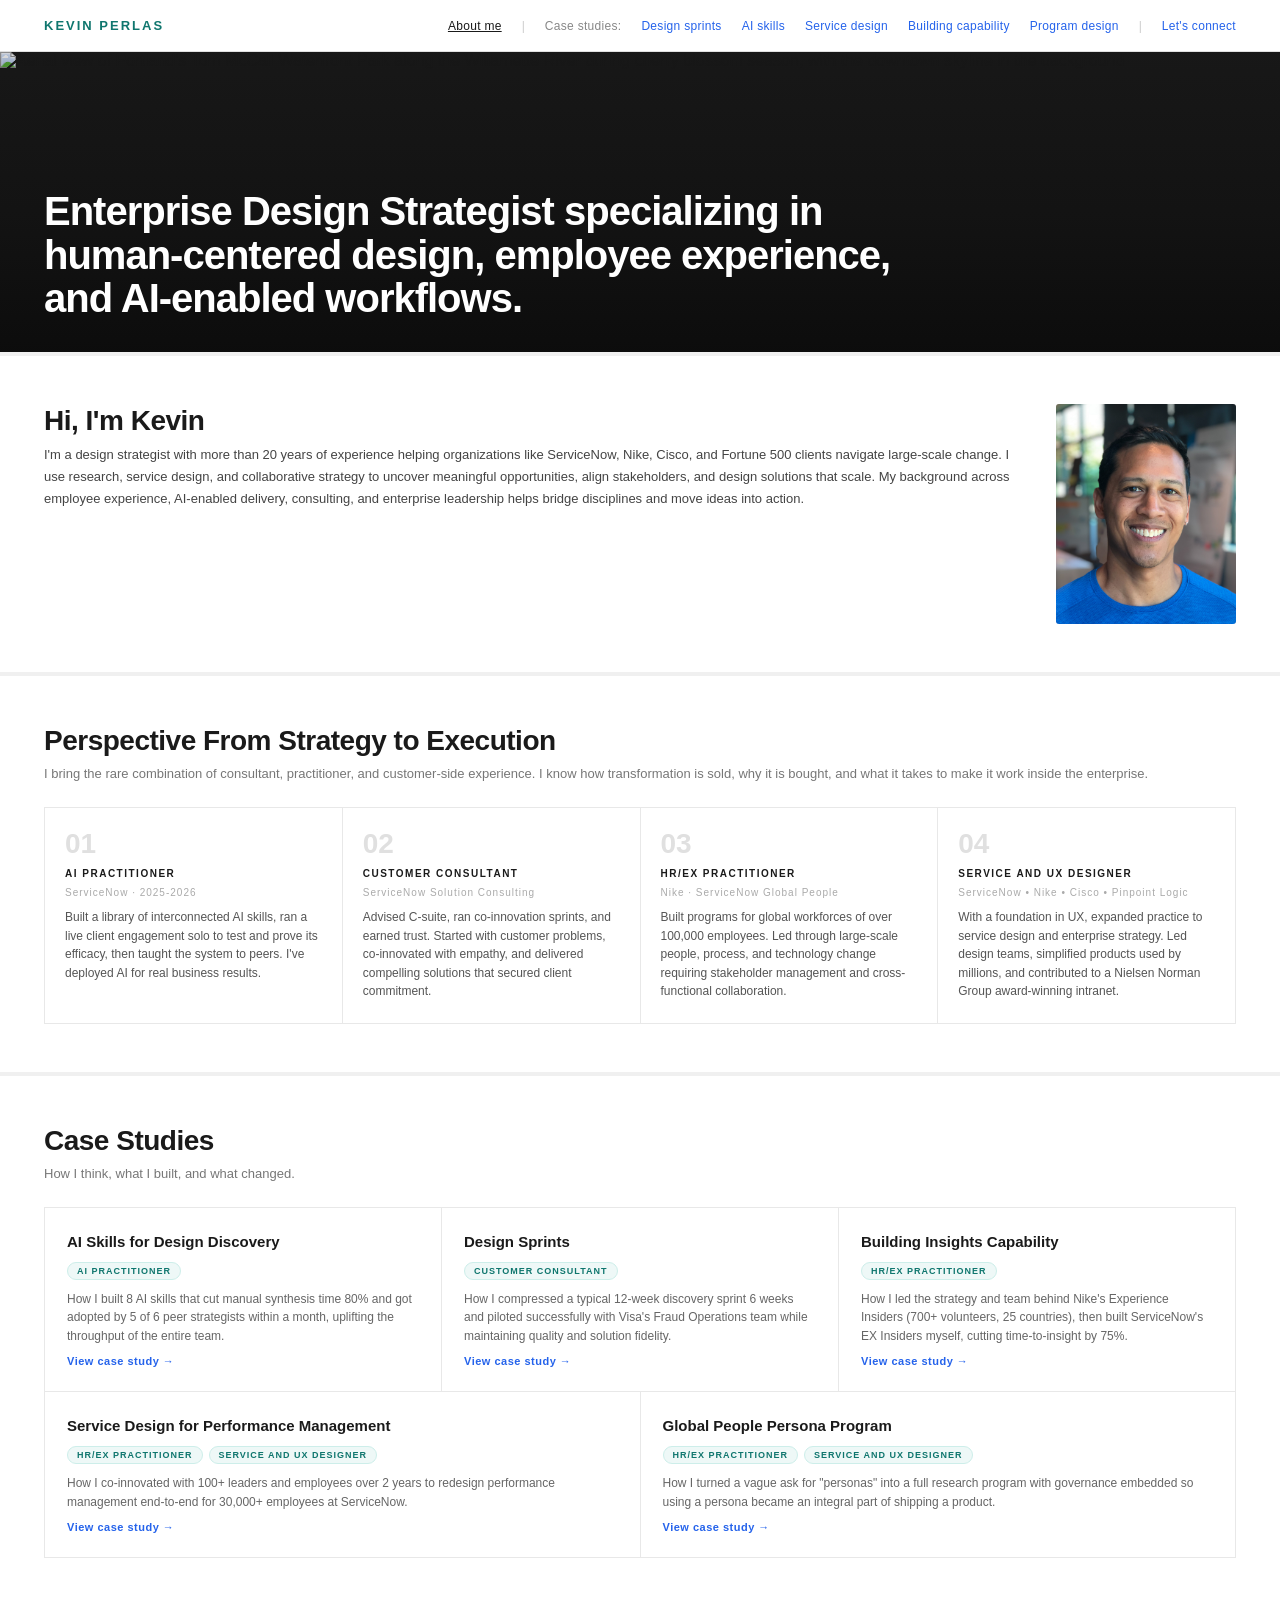
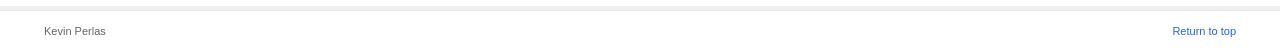
==== commit affd3c59: "minor updates and connect page changes" ====
--- a/index.html
+++ b/index.html
@@ -262,6 +262,10 @@
 @media (max-width: 800px) {
   .hero-content {
     padding: 18px 20px 20px;
+  }
+  .hero-title {
+    font-size: 16px;
+    letter-spacing: -0.3px;
   }
   .about-grid {
     grid-template-columns: 1fr;
@@ -312,7 +316,7 @@
     <a class="nav-link" href="kevin_perlas_lets_connect.html">Let's connect</a>
   </div>
   <div class="nav-links-narrow">
-    <span class="nav-active">About me</span>
+    <span class="nav-active">About</span>
     <span class="nav-sep">|</span>
     <div class="nav-dropdown">
       <button class="nav-dropdown-btn">Case studies &#9662;</button>
@@ -325,7 +329,7 @@
       </div>
     </div>
     <span class="nav-sep">|</span>
-    <a class="nav-link" href="kevin_perlas_lets_connect.html">Let's connect</a>
+    <a class="nav-link" href="kevin_perlas_lets_connect.html">Connect</a>
   </div>
 </nav>
 
@@ -342,7 +346,7 @@
 <section class="section" id="about">
   <div class="about-grid">
     <div>
-      <div class="about-greeting" id="e-about-greeting">Hi, I'm Kevin</div>
+      <div class="section-headline" id="e-about-greeting">Hi, I'm Kevin</div>
       <div class="about-photo about-photo-mobile">
         <img src="Assets/kevin_headshot.jpeg" alt="Kevin Perlas">
       </div>
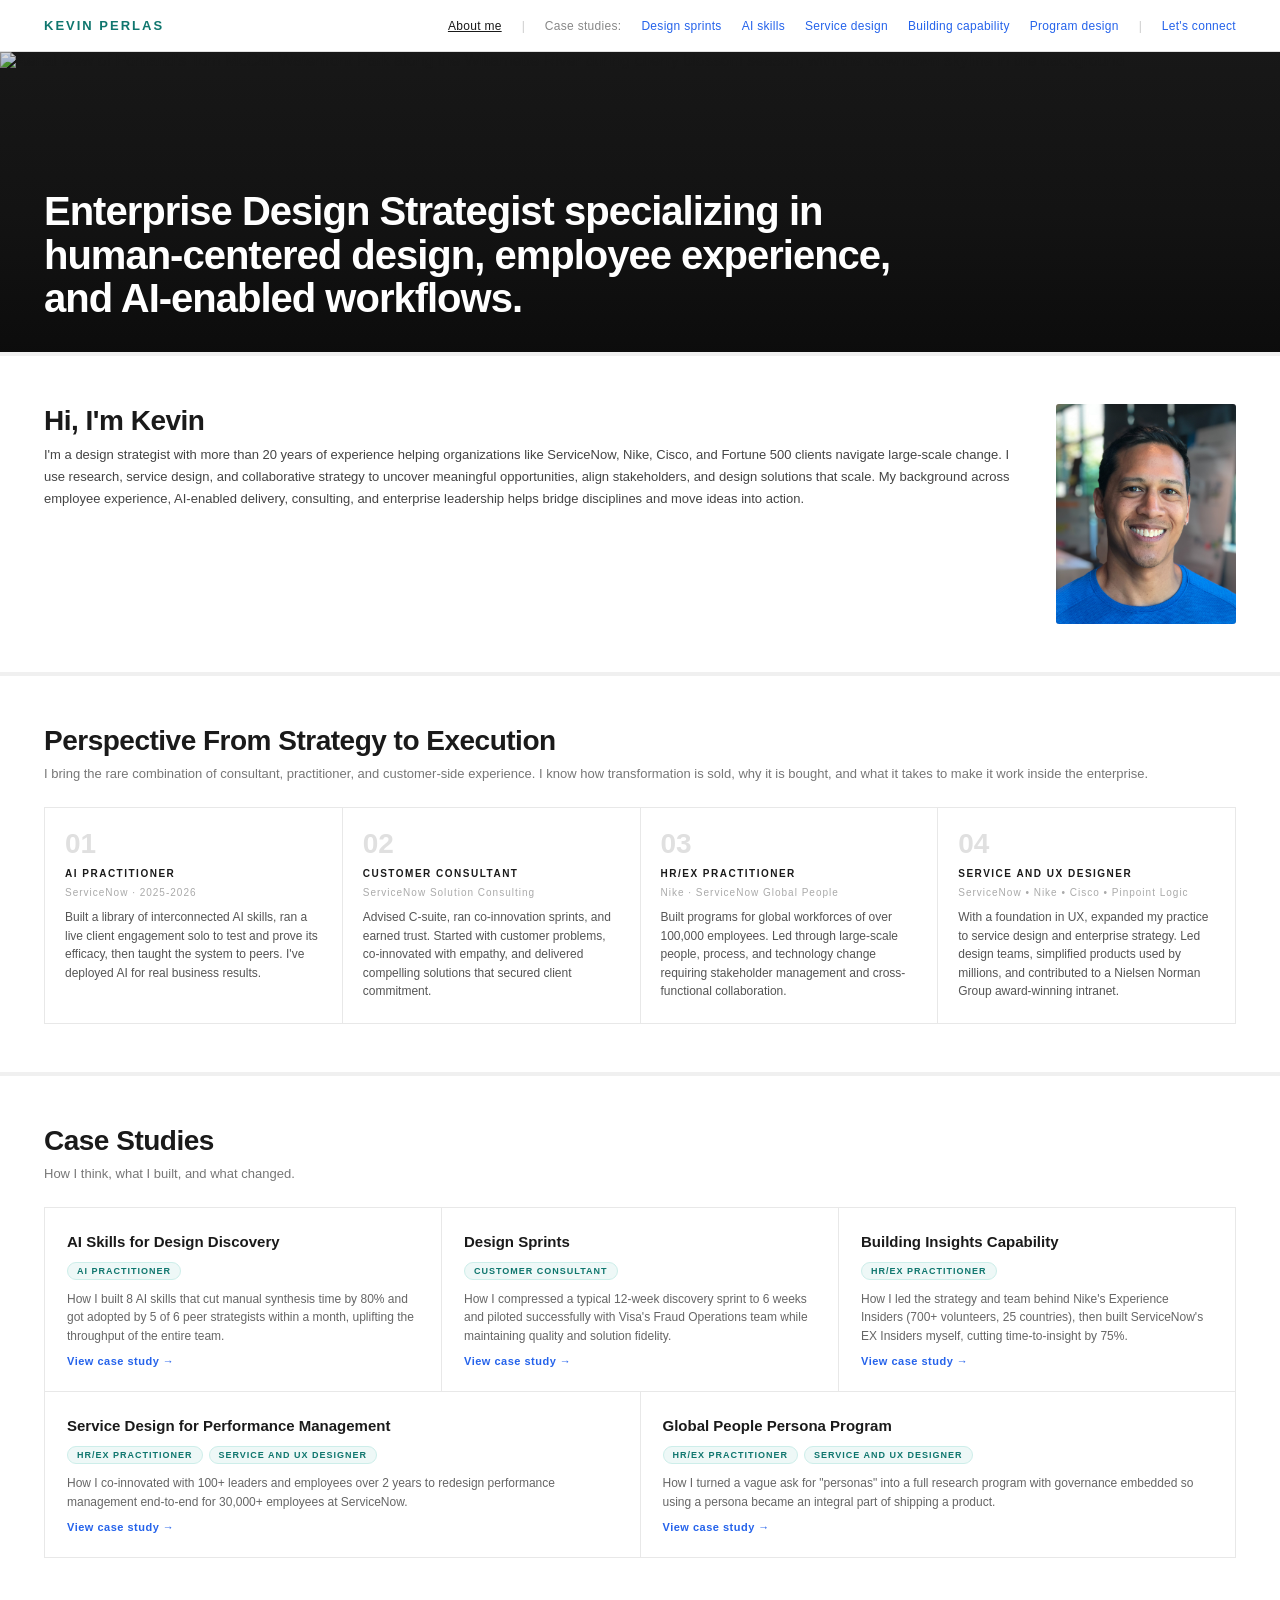
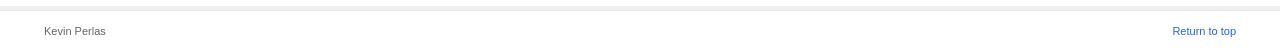
==== commit 863c62f6: "typos" ====
--- a/index.html
+++ b/index.html
@@ -371,7 +371,7 @@
     </div>
     <div class="lane">
       <div class="lane-number">02</div>
-      <div class="lane-title" id="e-l2-title">CUSTOMER Consultant</div>
+      <div class="lane-title" id="e-l2-title">CUSTOMER CONSULTANT</div>
       <div class="lane-years" id="e-l2-years">ServiceNow Solution Consulting</div>
       <div class="lane-desc" id="e-l2-desc">Advised C-suite, ran co-innovation sprints, and earned trust. Started with customer problems, co-innovated with empathy, and delivered compelling solutions that secured client commitment.</div>
     </div>
@@ -385,7 +385,7 @@
       <div class="lane-number">04</div>
       <div class="lane-title" id="e-l4-title">SERVICE AND UX DESIGNER</div>
       <div class="lane-years" id="e-l4-years">ServiceNow • Nike • Cisco • Pinpoint Logic</div>
-      <div class="lane-desc" id="e-l4-desc">With a foundation in UX, expanded practice to service design and enterprise strategy. Led design teams, simplified products used by millions, and contributed to a Nielsen Norman Group award-winning intranet.</div>
+      <div class="lane-desc" id="e-l4-desc">With a foundation in UX, expanded my practice to service design and enterprise strategy. Led design teams, simplified products used by millions, and contributed to a Nielsen Norman Group award-winning intranet.</div>
     </div>
   </div>
 </section>
@@ -399,14 +399,14 @@
     <a class="case-card top" href="kevin_perlas_case_study_ai_skills.html">
       <div class="case-title" id="e-cs2-title">AI Skills for Design Discovery</div>
       <div class="case-tags"><span class="case-tag">AI Practitioner</span></div>
-      <div class="case-desc" id="e-cs2-desc">How I built 8 AI skills that cut manual synthesis time 80% and got adopted by 5 of 6 peer strategists within a month, uplifting the throughput of the entire team.</div>
+      <div class="case-desc" id="e-cs2-desc">How I built 8 AI skills that cut manual synthesis time by 80% and got adopted by 5 of 6 peer strategists within a month, uplifting the throughput of the entire team.</div>
       <div class="case-link">View case study →</div>
     </a>
 
     <a class="case-card top" href="kevin_perlas_case_study_design_sprints.html">
       <div class="case-title" id="e-cs1-title">Design Sprints</div>
       <div class="case-tags"><span class="case-tag">Customer Consultant</span></div>
-      <div class="case-desc" id="e-cs1-desc">How I compressed a typical 12-week discovery sprint 6 weeks and piloted successfully with Visa's Fraud Operations team while maintaining quality and solution fidelity.</div>
+      <div class="case-desc" id="e-cs1-desc">How I compressed a typical 12-week discovery sprint to 6 weeks and piloted successfully with Visa's Fraud Operations team while maintaining quality and solution fidelity.</div>
       <div class="case-link">View case study →</div>
     </a>
 
